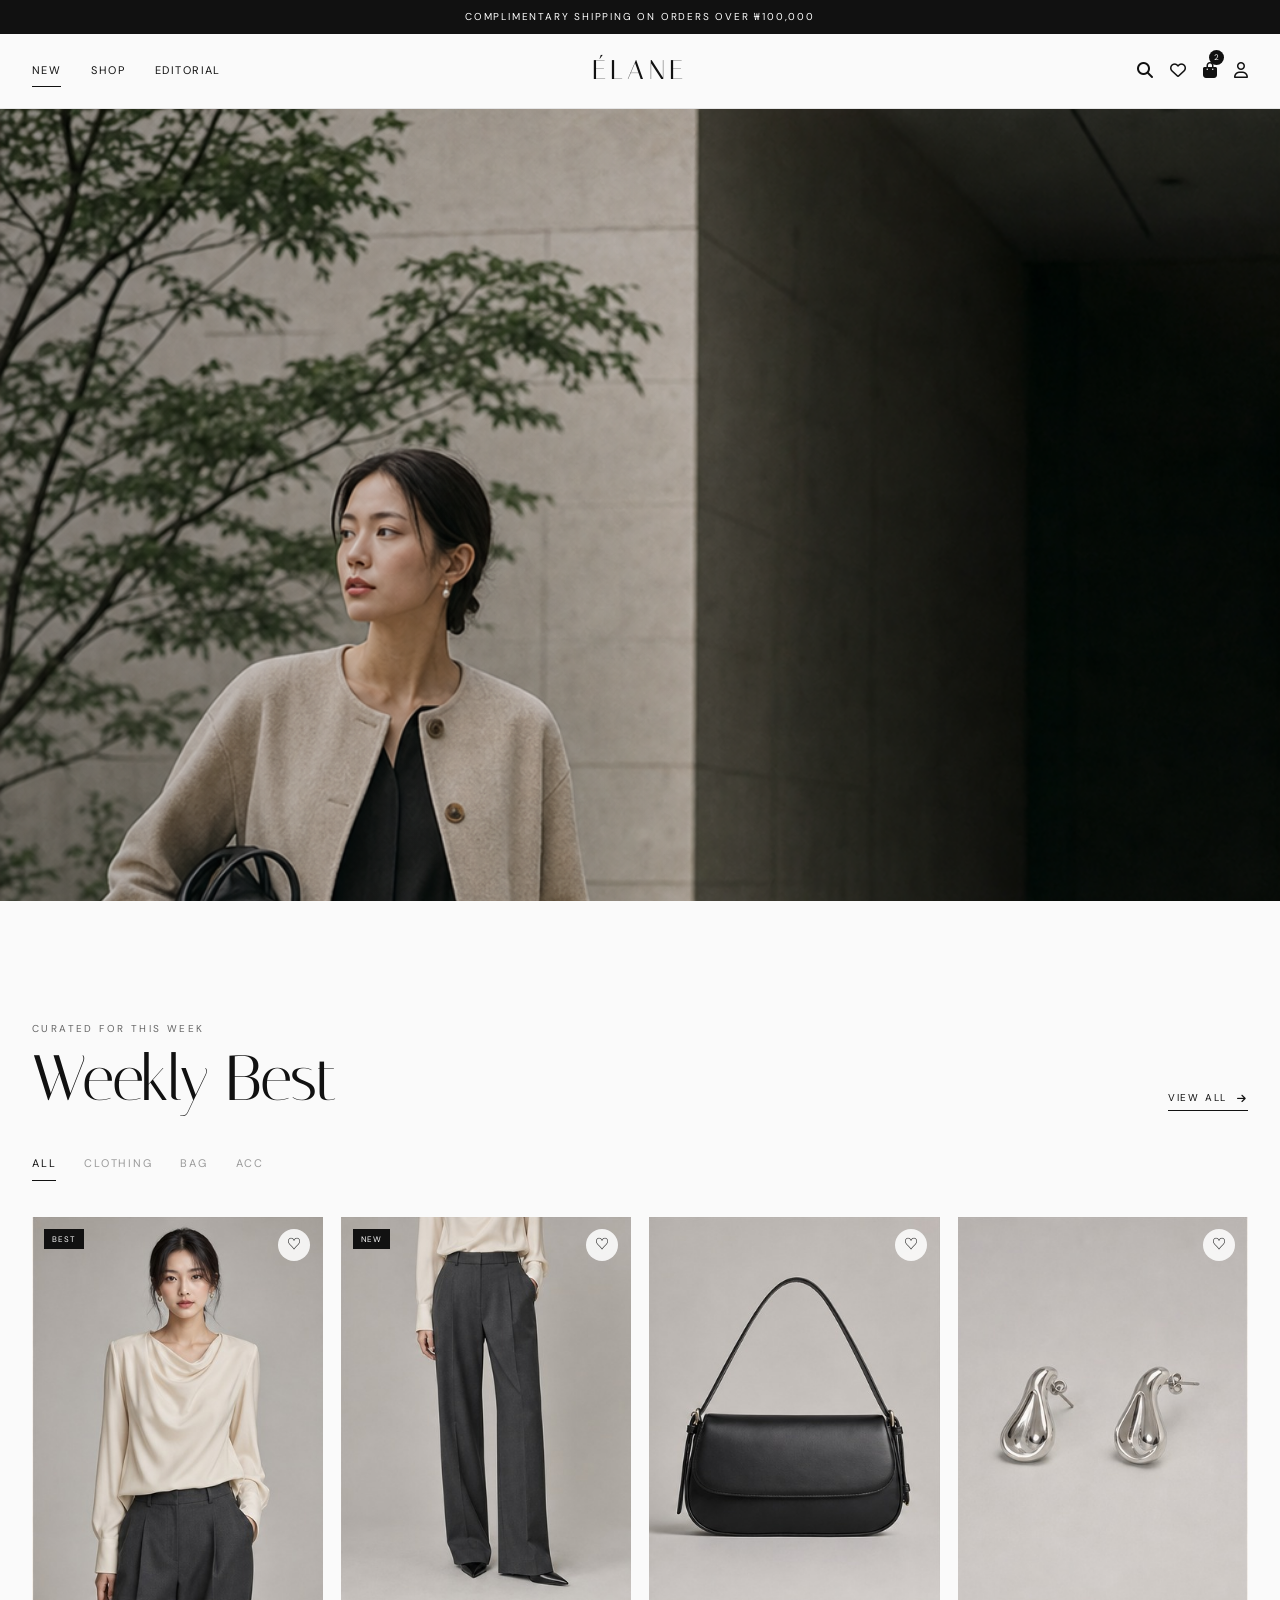
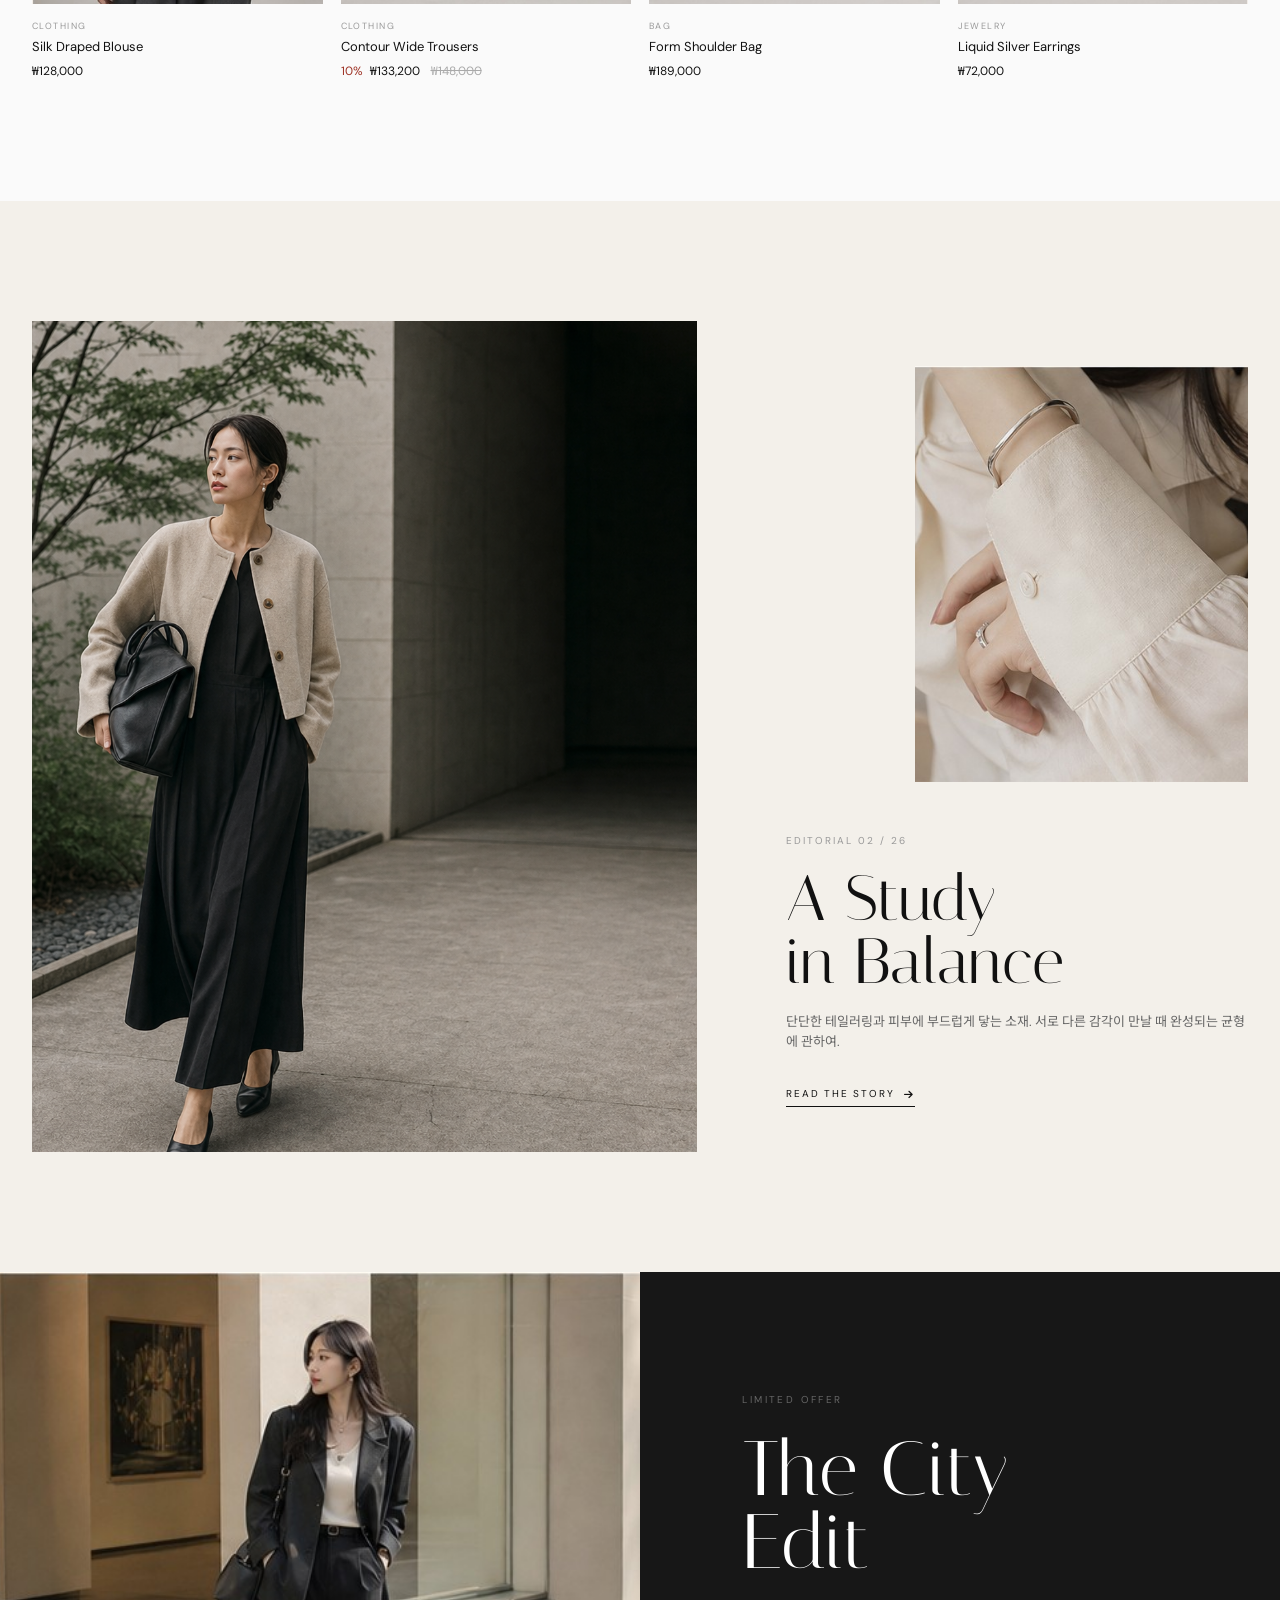
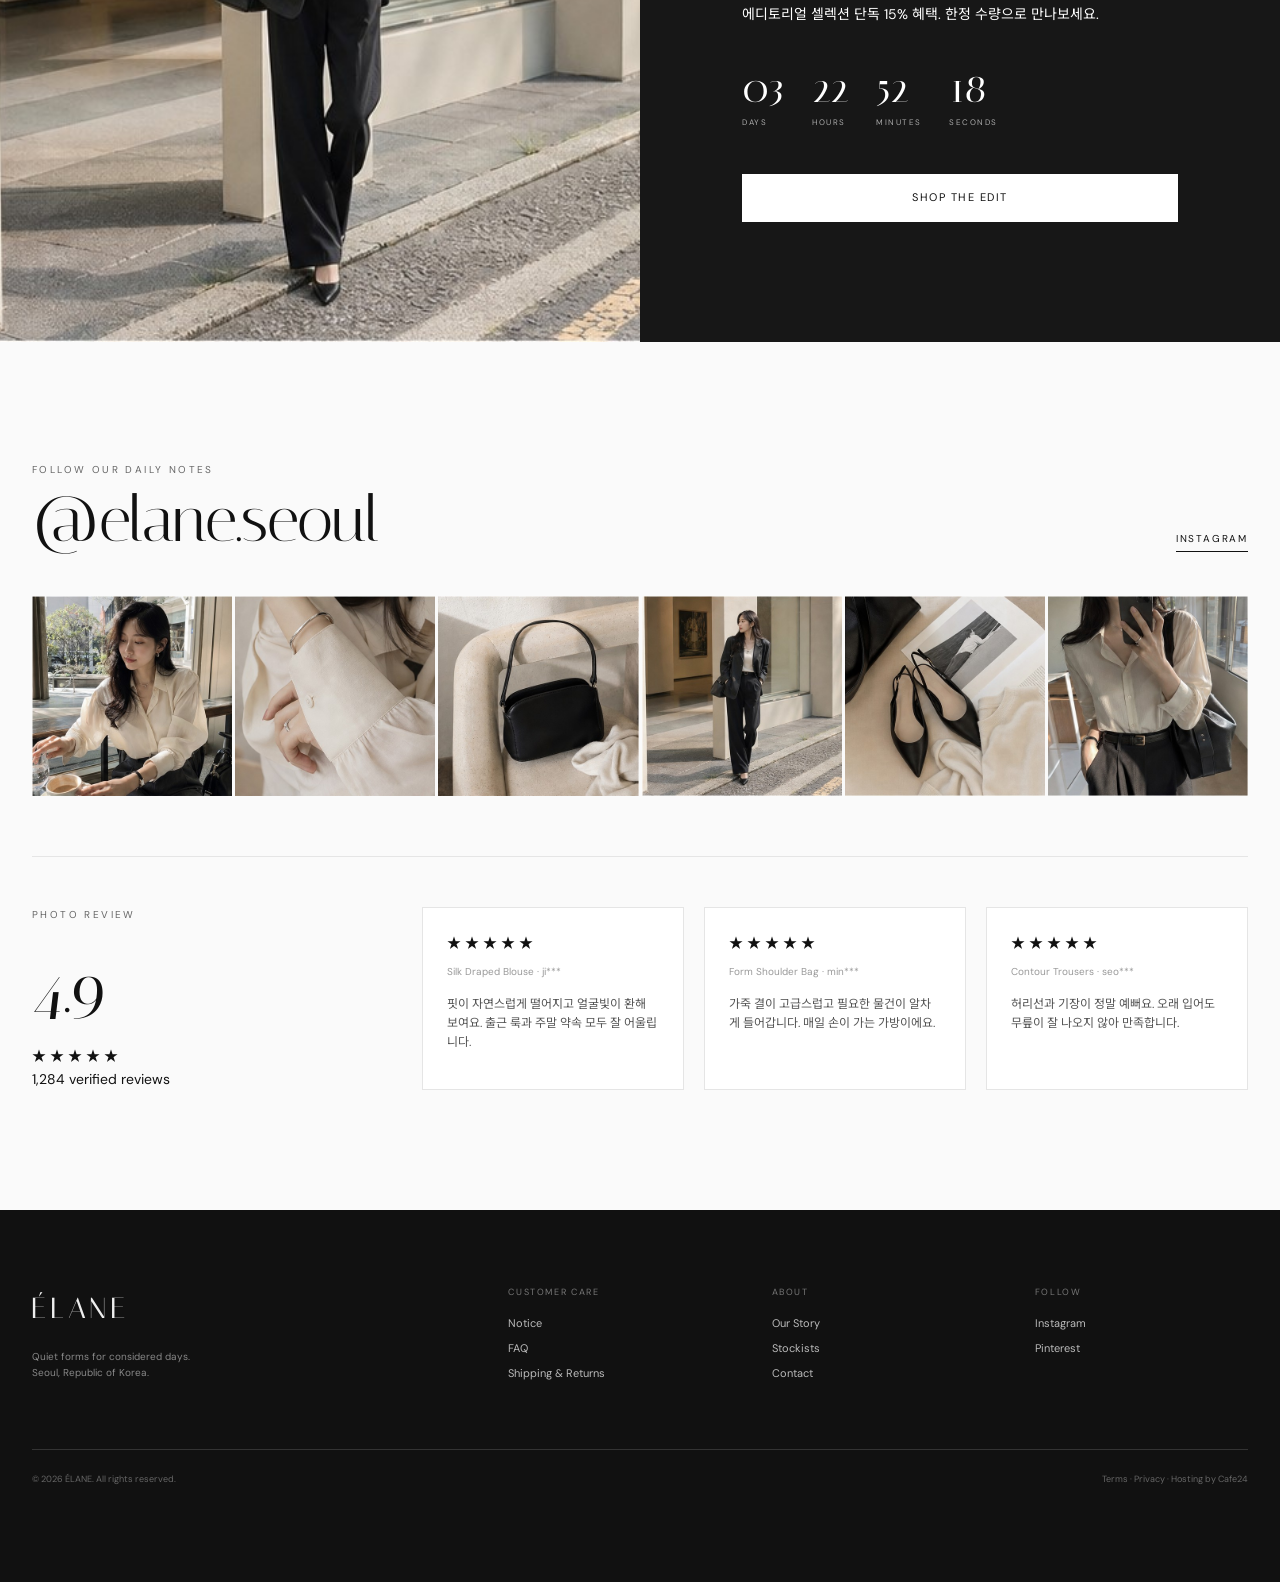
==== cafe24/index.html @ 36bed76c "Build Elane Cafe24 fashion storefront" ====
<!doctype html>
<html lang="ko">
<head>
  <meta charset="utf-8"><meta name="viewport" content="width=device-width,initial-scale=1,viewport-fit=cover">
  <title>ÉLANE — Contemporary Womenswear</title>
  <meta name="description" content="일상의 결을 섬세하게 다듬는 컨템포러리 여성 패션 브랜드 ÉLANE">
  <link rel="stylesheet" href="https://cdn.jsdelivr.net/npm/swiper@11/swiper-bundle.min.css">
  <link rel="stylesheet" href="https://cdnjs.cloudflare.com/ajax/libs/font-awesome/6.7.2/css/all.min.css">
  <link rel="stylesheet" href="assets/css/style.css">
</head>
<body>
  <div class="announcement" module="Layout_statelogon">Complimentary shipping on orders over ₩100,000</div>
  <header class="site-header" module="Layout_header">
    <div class="site-header__main">
      <button class="site-header__mobile-button" aria-label="메뉴 열기"><i class="fa-solid fa-bars"></i></button>
      <nav class="site-header__nav" aria-label="주요 메뉴">
        <a class="site-header__nav-link is-active" href="index.html">New</a><a class="site-header__nav-link" href="product_list.html">Shop</a><a class="site-header__nav-link" href="lookbook.html">Editorial</a>
      </nav>
      <a class="site-header__logo" href="index.html">ÉLANE</a>
      <div class="site-header__utils">
        <button class="site-header__util" module="Layout_SearchHeaderForm" aria-label="검색"><i class="fa-solid fa-magnifying-glass"></i></button>
        <a class="site-header__util" href="mypage.html" aria-label="위시리스트"><i class="fa-regular fa-heart"></i></a>
        <a class="site-header__util" href="cart.html" module="Layout_orderBasketcount" aria-label="장바구니"><i class="fa-solid fa-bag-shopping"></i><span class="site-header__badge">2</span></a>
        <a class="site-header__util" href="mypage.html" aria-label="마이페이지"><i class="fa-regular fa-user"></i></a>
      </div>
    </div>
  </header>
  <aside class="mobile-menu" aria-label="모바일 메뉴"><button class="mobile-menu__close" aria-label="메뉴 닫기">×</button><a class="mobile-menu__link" href="index.html">New</a><a class="mobile-menu__link" href="product_list.html">Shop</a><a class="mobile-menu__link" href="lookbook.html">Editorial</a><a class="mobile-menu__link" href="mypage.html">My Élane</a></aside>

  <main>
    <section class="hero" module="smart-banner-admin-PC00001">
      <div class="swiper hero__swiper"><div class="swiper-wrapper">
        <article class="swiper-slide hero__slide"><img class="hero__image" src="assets/images/hero-main.png" alt="크림 블라우스와 차콜 팬츠를 착용한 모델"><div class="hero__shade"></div><div class="hero__content"><p class="hero__kicker">Summer Editorial · 2026</p><h1 class="hero__title">The Quiet<br>Gesture</h1><p class="hero__copy">정제된 선과 부드러운 움직임. 매일의 장면을 오래 기억될 실루엣으로 만듭니다.</p><a class="button button--light" href="product_list.html">Discover the collection</a></div></article>
        <article class="swiper-slide hero__slide"><img class="hero__image" src="assets/images/hero-secondary.png" alt="모던한 건축 공간을 걷는 여성 모델"><div class="hero__shade"></div><div class="hero__content hero__content--right"><p class="hero__kicker">City Notes · Volume 02</p><h2 class="hero__title">Soft<br>Structure</h2><p class="hero__copy">도시의 단단한 리듬과 유연한 옷의 균형을 담은 새로운 에디션.</p><a class="button button--light" href="lookbook.html">View editorial</a></div></article>
      </div><div class="swiper-pagination hero__pagination"></div></div>
    </section>

    <section class="section"><div class="container">
      <div class="section__head"><div><p class="section__eyebrow">Curated for this week</p><h2 class="section__heading">Weekly Best</h2></div><a class="text-link" href="product_list.html">View all <i class="fa-solid fa-arrow-right"></i></a></div>
      <div class="tabs" role="tablist"><button class="tabs__button is-active" data-category="all">ALL</button><button class="tabs__button" data-category="clothing">CLOTHING</button><button class="tabs__button" data-category="bag">BAG</button><button class="tabs__button" data-category="acc">ACC</button></div>
      <div class="product-grid" module="product_listmain_1">
        <article class="product-card" data-category="clothing" id="anchorBoxId_1"><a href="product_detail.html"><div class="product-card__media"><span class="product-card__label">BEST</span><img class="product-card__image" src="assets/images/product-1-front.jpg" alt="Silk Draped Blouse 정면"><img class="product-card__image product-card__image--alt" src="assets/images/product-1-alt.jpg" alt="Silk Draped Blouse 후면"></div><div class="product-card__info"><p class="product-card__category">Clothing</p><h3 class="product-card__name">Silk Draped Blouse</h3><p class="product-card__price">₩128,000</p></div></a><button class="product-card__wish" aria-label="위시리스트" aria-pressed="false">♡</button></article>
        <article class="product-card" data-category="clothing"><a href="product_detail.html"><div class="product-card__media"><span class="product-card__label">NEW</span><img class="product-card__image" src="assets/images/product-2-front.jpg" alt="Contour Wide Trousers 정면"><img class="product-card__image product-card__image--alt" src="assets/images/product-2-alt.jpg" alt="Contour Wide Trousers 후면"></div><div class="product-card__info"><p class="product-card__category">Clothing</p><h3 class="product-card__name">Contour Wide Trousers</h3><p class="product-card__price"><span class="product-card__sale">10%</span>₩133,200 <span class="product-card__price--old">₩148,000</span></p></div></a><button class="product-card__wish" aria-label="위시리스트" aria-pressed="false">♡</button></article>
        <article class="product-card" data-category="bag"><a href="product_detail.html"><div class="product-card__media"><img class="product-card__image" src="assets/images/product-3-front.jpg" alt="Form Shoulder Bag 정면"><img class="product-card__image product-card__image--alt" src="assets/images/product-3-alt.jpg" alt="Form Shoulder Bag 측면"></div><div class="product-card__info"><p class="product-card__category">Bag</p><h3 class="product-card__name">Form Shoulder Bag</h3><p class="product-card__price">₩189,000</p></div></a><button class="product-card__wish" aria-label="위시리스트" aria-pressed="false">♡</button></article>
        <article class="product-card" data-category="acc"><a href="product_detail.html"><div class="product-card__media"><img class="product-card__image" src="assets/images/product-4-front.jpg" alt="Liquid Silver Earrings 정면"><img class="product-card__image product-card__image--alt" src="assets/images/product-4-alt.jpg" alt="Liquid Silver Earrings 측면"></div><div class="product-card__info"><p class="product-card__category">Jewelry</p><h3 class="product-card__name">Liquid Silver Earrings</h3><p class="product-card__price">₩72,000</p></div></a><button class="product-card__wish" aria-label="위시리스트" aria-pressed="false">♡</button></article>
      </div>
    </div></section>

    <section class="section editorial"><div class="container editorial__grid"><div class="editorial__large"><img src="assets/images/hero-secondary.png" alt="시티 에디토리얼"></div><div><div class="editorial__small"><img src="assets/images/instagram-2.jpg" alt="블라우스와 실버 주얼리 디테일"></div><div class="editorial__story"><span class="editorial__index">EDITORIAL 02 / 26</span><h2 class="editorial__title">A Study<br>in Balance</h2><p class="editorial__copy">단단한 테일러링과 피부에 부드럽게 닿는 소재. 서로 다른 감각이 만날 때 완성되는 균형에 관하여.</p><a class="text-link" href="lookbook.html">Read the story <i class="fa-solid fa-arrow-right"></i></a></div></div></div></section>

    <section class="deal"><img class="deal__image" src="assets/images/instagram-4.jpg" alt="블랙 수트를 입은 여성"><div class="deal__content"><p class="section__eyebrow">Limited offer</p><h2 class="deal__title">The City<br>Edit</h2><p>에디토리얼 셀렉션 단독 15% 혜택. 한정 수량으로 만나보세요.</p><div class="deal__timer" aria-label="타임 세일 남은 시간"><div class="deal__unit"><strong data-timer="days">03</strong><span>DAYS</span></div><div class="deal__unit"><strong data-timer="hours">23</strong><span>HOURS</span></div><div class="deal__unit"><strong data-timer="minutes">59</strong><span>MINUTES</span></div><div class="deal__unit"><strong data-timer="seconds">59</strong><span>SECONDS</span></div></div><a class="button button--light" href="product_list.html">Shop the edit</a></div></section>

    <section class="section social"><div class="container"><div class="section__head"><div><p class="section__eyebrow">Follow our daily notes</p><h2 class="section__heading">@elane.seoul</h2></div><a class="text-link" href="#">Instagram</a></div><div class="social__grid"><a class="social__item" href="#"><img src="assets/images/instagram-1.jpg" alt="ÉLANE 인스타그램 룩 1"></a><a class="social__item" href="#"><img src="assets/images/instagram-2.jpg" alt="ÉLANE 인스타그램 룩 2"></a><a class="social__item" href="#"><img src="assets/images/instagram-3.jpg" alt="ÉLANE 인스타그램 룩 3"></a><a class="social__item" href="#"><img src="assets/images/instagram-4.jpg" alt="ÉLANE 인스타그램 룩 4"></a><a class="social__item" href="#"><img src="assets/images/instagram-5.jpg" alt="ÉLANE 인스타그램 룩 5"></a><a class="social__item" href="#"><img src="assets/images/instagram-6.jpg" alt="ÉLANE 인스타그램 룩 6"></a></div><div class="review" module="board_list_4"><div class="review__score"><p class="section__eyebrow">Photo review</p><strong>4.9</strong><div class="review__stars">★★★★★</div><p>1,284 verified reviews</p></div><div class="review__cards"><article class="review__card"><div class="review__stars">★★★★★</div><p class="review__meta">Silk Draped Blouse · ji***</p><p class="review__copy">핏이 자연스럽게 떨어지고 얼굴빛이 환해 보여요. 출근 룩과 주말 약속 모두 잘 어울립니다.</p></article><article class="review__card"><div class="review__stars">★★★★★</div><p class="review__meta">Form Shoulder Bag · min***</p><p class="review__copy">가죽 결이 고급스럽고 필요한 물건이 알차게 들어갑니다. 매일 손이 가는 가방이에요.</p></article><article class="review__card"><div class="review__stars">★★★★★</div><p class="review__meta">Contour Trousers · seo***</p><p class="review__copy">허리선과 기장이 정말 예뻐요. 오래 입어도 무릎이 잘 나오지 않아 만족합니다.</p></article></div></div></div></section>
  </main>

  <footer class="site-footer" module="Layout_footer"><div class="container"><div class="site-footer__grid"><div class="site-footer__brand-wrap"><div class="site-footer__brand">ÉLANE</div><p class="site-footer__copy">Quiet forms for considered days.<br>Seoul, Republic of Korea.</p></div><div class="site-footer__group"><p class="site-footer__title">CUSTOMER CARE</p><a class="site-footer__link" href="#">Notice</a><a class="site-footer__link" href="#">FAQ</a><a class="site-footer__link" href="#">Shipping & Returns</a></div><div class="site-footer__group"><p class="site-footer__title">ABOUT</p><a class="site-footer__link" href="lookbook.html">Our Story</a><a class="site-footer__link" href="#">Stockists</a><a class="site-footer__link" href="#">Contact</a></div><div class="site-footer__group"><p class="site-footer__title">FOLLOW</p><a class="site-footer__link" href="#">Instagram</a><a class="site-footer__link" href="#">Pinterest</a></div></div><div class="site-footer__bottom"><p>© 2026 ÉLANE. All rights reserved.</p><span>Terms · Privacy · Hosting by Cafe24</span></div></div></footer>
  <button class="top-button" aria-label="페이지 상단으로">TOP</button>
  <nav class="mobile-bar" aria-label="모바일 빠른 메뉴"><a class="mobile-bar__link" href="index.html"><i class="fa-solid fa-house"></i>HOME</a><a class="mobile-bar__link" href="product_list.html"><i class="fa-solid fa-bars"></i>CATEGORY</a><a class="mobile-bar__link" href="mypage.html"><i class="fa-regular fa-heart"></i>WISH</a><a class="mobile-bar__link" href="cart.html"><i class="fa-solid fa-bag-shopping"></i>CART</a><a class="mobile-bar__link" href="mypage.html"><i class="fa-regular fa-user"></i>MY</a></nav>
  <script src="https://cdn.jsdelivr.net/npm/swiper@11/swiper-bundle.min.js"></script><script src="assets/js/script.js"></script>
</body></html>
---- cafe24/assets/css/style.css ----
@import url('https://fonts.googleapis.com/css2?family=DM+Sans:wght@300;400;500;600&family=Italiana&family=Noto+Sans+KR:wght@300;400;500;600&display=swap');

:root{--cream:#fafafa;--ink:#111;--gray:#666;--line:#e5e5e5;--paper:#f3f0ea;--white:#fff;--serif:'Italiana',serif;--sans:'DM Sans','Noto Sans KR',sans-serif;--header-h:108px}
*{box-sizing:border-box;margin:0;padding:0}html{scroll-behavior:smooth}body{background:var(--cream);color:var(--ink);font-family:var(--sans);font-size:14px;line-height:1.6;-webkit-font-smoothing:antialiased}body.is-locked{overflow:hidden}a{color:inherit;text-decoration:none}img{display:block;width:100%;height:auto}button,input,select,textarea{font:inherit;color:inherit}button{border:0;background:none;cursor:pointer}ul{list-style:none}.blind{position:absolute;width:1px;height:1px;overflow:hidden;clip:rect(0,0,0,0)}
.announcement{height:34px;display:flex;align-items:center;justify-content:center;background:#111;color:#fff;font-size:10px;letter-spacing:.18em;text-transform:uppercase}.site-header{position:relative;z-index:30;background:rgba(250,250,250,.98);border-bottom:1px solid var(--line)}.site-header__main{height:74px;max-width:1600px;margin:auto;padding:0 32px;display:grid;grid-template-columns:1fr auto 1fr;align-items:center}.site-header__logo{font-family:var(--serif);font-size:27px;letter-spacing:.16em}.site-header__nav{display:flex;gap:30px;justify-self:start}.site-header__nav-link{font-size:11px;letter-spacing:.13em;text-transform:uppercase;position:relative}.site-header__nav-link:after{content:'';position:absolute;left:0;right:100%;bottom:-7px;height:1px;background:#111;transition:.25s}.site-header__nav-link:hover:after,.site-header__nav-link.is-active:after{right:0}.site-header__utils{justify-self:end;display:flex;gap:17px}.site-header__util{position:relative;font-size:16px}.site-header__badge{position:absolute;right:-7px;top:-8px;min-width:15px;height:15px;padding:0 3px;border-radius:9px;background:#111;color:#fff;font-size:8px;display:grid;place-items:center}.site-header__mobile-button{display:none}.mobile-menu{display:none}.container{width:min(1480px,calc(100% - 64px));margin-inline:auto}.section{padding:120px 0}.section--tight{padding:80px 0}.section__eyebrow{font-size:10px;letter-spacing:.24em;text-transform:uppercase;color:var(--gray);margin-bottom:10px}.section__heading{font-family:var(--serif);font-size:clamp(36px,5vw,68px);font-weight:400;letter-spacing:-.02em;line-height:1}.section__head{display:flex;align-items:end;justify-content:space-between;margin-bottom:44px}.text-link{display:inline-flex;gap:10px;align-items:center;font-size:10px;letter-spacing:.18em;text-transform:uppercase;border-bottom:1px solid #111;padding-bottom:4px}.button{min-height:48px;padding:0 30px;display:inline-flex;align-items:center;justify-content:center;border:1px solid #111;background:#111;color:#fff;font-size:11px;letter-spacing:.14em;text-transform:uppercase;transition:.25s}.button:hover{background:transparent;color:#111}.button--light{background:#fff;color:#111;border-color:#fff}.button--outline{background:transparent;color:#111}.button--full{width:100%}
.hero{height:calc(100vh - var(--header-h));min-height:640px;position:relative;overflow:hidden}.hero__slide{height:100%;position:relative}.hero__image{height:100%;object-fit:cover}.hero__shade{position:absolute;inset:0;background:linear-gradient(90deg,rgba(0,0,0,.22),transparent 55%)}.hero__content{position:absolute;z-index:2;left:7vw;bottom:12%;color:#fff;max-width:600px}.hero__content--right{left:auto;right:7vw;text-align:right}.hero__kicker{font-size:10px;letter-spacing:.28em;text-transform:uppercase;margin-bottom:20px}.hero__title{font-family:var(--serif);font-size:clamp(60px,8vw,132px);line-height:.84;font-weight:400;margin-bottom:28px}.hero__copy{font-size:13px;max-width:430px;margin-bottom:30px}.hero__content--right .hero__copy{margin-left:auto}.hero__pagination.swiper-pagination{bottom:28px!important}.hero__pagination .swiper-pagination-bullet{width:28px;height:1px;border-radius:0;background:#fff;opacity:.5}.hero__pagination .swiper-pagination-bullet-active{opacity:1}
.tabs{display:flex;gap:28px;margin-bottom:36px}.tabs__button{font-size:11px;letter-spacing:.16em;color:#999;padding-bottom:7px;border-bottom:1px solid transparent}.tabs__button.is-active{color:#111;border-color:#111}.product-grid{display:grid;grid-template-columns:repeat(4,1fr);gap:46px 18px}.product-card{position:relative}.product-card__media{position:relative;aspect-ratio:3/4;overflow:hidden;background:#eee}.product-card__image{position:absolute;inset:0;height:100%;object-fit:cover;transition:opacity .55s,transform .8s cubic-bezier(.2,.7,.2,1)}.product-card__image--alt{opacity:0}.product-card:hover .product-card__image{transform:scale(1.035)}.product-card:hover .product-card__image--alt{opacity:1}.product-card__label{position:absolute;left:12px;top:12px;z-index:2;padding:4px 8px;background:#111;color:#fff;font-size:8px;letter-spacing:.12em}.product-card__wish{position:absolute;z-index:3;right:13px;top:12px;width:32px;height:32px;border-radius:50%;background:rgba(255,255,255,.85)}.product-card__wish.is-active{background:#111;color:#fff}.product-card__info{padding-top:15px}.product-card__category{font-size:9px;letter-spacing:.16em;color:#999;text-transform:uppercase}.product-card__name{font-size:13px;font-weight:400;margin:4px 0}.product-card__price{font-size:12px}.product-card__price--old{text-decoration:line-through;color:#aaa;margin-left:8px}.product-card__sale{color:#9e3326;margin-right:7px}.product-card[hidden]{display:none}
.editorial{background:var(--paper)}.editorial__grid{display:grid;grid-template-columns:1.18fr .82fr;gap:7vw;align-items:center}.editorial__large{aspect-ratio:4/5;overflow:hidden}.editorial__large img,.editorial__small img{height:100%;object-fit:cover}.editorial__small{width:72%;margin-left:auto;aspect-ratio:4/5;overflow:hidden}.editorial__story{max-width:460px;margin-top:46px}.editorial__index{font-size:10px;letter-spacing:.2em;color:#999}.editorial__title{font-family:var(--serif);font-size:clamp(40px,5vw,76px);line-height:.98;font-weight:400;margin:18px 0}.editorial__copy{color:var(--gray);font-size:13px;margin-bottom:28px}.deal{display:grid;grid-template-columns:1fr 1fr;min-height:670px;background:#171717;color:#fff}.deal__image{height:100%;object-fit:cover}.deal__content{display:flex;flex-direction:column;justify-content:center;padding:8vw}.deal__title{font-family:var(--serif);font-weight:400;font-size:clamp(52px,6vw,92px);line-height:.95;margin:15px 0 24px}.deal__timer{display:flex;gap:28px;margin:42px 0}.deal__unit strong{display:block;font-family:var(--serif);font-size:42px;font-weight:400;line-height:1}.deal__unit span{font-size:8px;letter-spacing:.18em;color:#aaa}.social__grid{display:grid;grid-template-columns:repeat(6,1fr);gap:3px}.social__item{aspect-ratio:1;overflow:hidden;position:relative}.social__item img{height:100%;object-fit:cover;transition:.5s}.social__item:hover img{transform:scale(1.05)}.review{margin-top:60px;padding-top:50px;border-top:1px solid var(--line);display:grid;grid-template-columns:.8fr 2fr;gap:60px}.review__score strong{font-family:var(--serif);font-size:70px;font-weight:400}.review__stars{color:#111;letter-spacing:4px}.review__cards{display:grid;grid-template-columns:repeat(3,1fr);gap:20px}.review__card{padding:24px;border:1px solid var(--line);background:#fff}.review__meta{font-size:10px;color:#999;margin:9px 0 15px}.review__copy{font-size:12px;color:#555}
.page-hero{padding:95px 0 55px;text-align:center}.page-hero__eyebrow{font-size:10px;letter-spacing:.24em;color:#888;text-transform:uppercase}.page-hero__title{font-family:var(--serif);font-size:clamp(54px,7vw,92px);font-weight:400;line-height:1;margin-top:10px}.category-nav{display:flex;justify-content:center;gap:30px;border-bottom:1px solid var(--line);padding-bottom:23px}.category-nav__link{font-size:10px;letter-spacing:.16em;color:#888}.category-nav__link.is-active{color:#111;border-bottom:1px solid #111;padding-bottom:22px}.list-toolbar{display:flex;justify-content:space-between;align-items:center;margin:34px 0}.list-toolbar__count{font-size:10px;color:#888}.list-toolbar__select{border:0;background:transparent;font-size:10px;letter-spacing:.1em}
.detail{display:grid;grid-template-columns:minmax(0,1.2fr) minmax(360px,.8fr);gap:6vw;padding:70px 0 120px}.detail__gallery{display:grid;grid-template-columns:1fr 1fr;gap:8px}.detail__gallery img{aspect-ratio:3/4;object-fit:cover;background:#eee}.detail__summary{position:sticky;top:30px;align-self:start;padding-right:5vw}.detail__brand{font-size:9px;letter-spacing:.18em;color:#999}.detail__name{font-family:var(--serif);font-size:42px;font-weight:400;margin:14px 0 5px}.detail__price{font-size:14px;margin-bottom:28px}.detail__desc{font-size:12px;color:#666;padding:25px 0;border-top:1px solid var(--line);border-bottom:1px solid var(--line)}.option{padding:22px 0;border-bottom:1px solid var(--line)}.option__label{display:block;font-size:9px;letter-spacing:.15em;margin-bottom:12px}.option__values{display:flex;gap:8px}.option__button{min-width:42px;height:36px;border:1px solid var(--line);font-size:10px}.option__button.is-active{border-color:#111}.detail__actions{display:grid;grid-template-columns:50px 1fr;gap:8px;margin-top:25px}.detail__accordions{margin-top:35px}.accordion{border-top:1px solid var(--line)}.accordion:last-child{border-bottom:1px solid var(--line)}.accordion__button{width:100%;padding:18px 0;display:flex;justify-content:space-between;font-size:10px;letter-spacing:.14em}.accordion__content{display:none;padding:0 0 20px;font-size:11px;color:#666}.accordion.is-open .accordion__content{display:block}
.table-wrap{overflow:auto}.cart-table{width:100%;border-collapse:collapse;min-width:720px}.cart-table th{font-size:9px;letter-spacing:.14em;font-weight:400;color:#888;padding:15px;border-bottom:1px solid #111}.cart-table td{padding:24px 15px;border-bottom:1px solid var(--line);text-align:center}.cart-table__product{display:flex;align-items:center;gap:20px;text-align:left}.cart-table__image{width:90px;aspect-ratio:3/4;object-fit:cover}.cart-table__name{font-size:12px}.cart-table__option{font-size:10px;color:#999}.quantity{display:inline-flex;border:1px solid var(--line)}.quantity button,.quantity input{width:30px;height:30px;border:0;text-align:center;background:#fff}.cart-summary{margin:50px 0 120px;margin-left:auto;width:min(100%,470px);border-top:1px solid #111;padding-top:22px}.cart-summary__row{display:flex;justify-content:space-between;margin:12px 0;color:#666;font-size:12px}.cart-summary__row--total{font-size:16px;color:#111;border-top:1px solid var(--line);padding-top:20px;margin-top:20px}.cart-summary__actions{display:grid;grid-template-columns:1fr 1fr;gap:8px;margin-top:28px}
.mypage{display:grid;grid-template-columns:220px 1fr;gap:7vw;padding-bottom:120px}.mypage__nav{border-top:1px solid #111}.mypage__nav a{display:block;padding:14px 0;border-bottom:1px solid var(--line);font-size:11px}.mypage__welcome{padding:36px;background:var(--paper);display:flex;justify-content:space-between;align-items:center}.mypage__welcome h2{font-family:var(--serif);font-size:38px;font-weight:400}.mypage__benefit{font-size:11px;color:#666}.mypage__stats{display:grid;grid-template-columns:repeat(4,1fr);border:1px solid var(--line);margin:25px 0 65px}.mypage__stat{padding:30px 15px;text-align:center;border-right:1px solid var(--line)}.mypage__stat:last-child{border:0}.mypage__stat strong{display:block;font-family:var(--serif);font-size:32px;font-weight:400}.order-list__head{display:flex;justify-content:space-between;align-items:end;border-bottom:1px solid #111;padding-bottom:15px}.order-list__head h3{font-family:var(--serif);font-size:32px;font-weight:400}.order-empty{text-align:center;padding:90px 0;color:#999;font-size:11px}
.lookbook-hero{height:78vh;min-height:600px;position:relative;color:#fff}.lookbook-hero img{height:100%;object-fit:cover}.lookbook-hero:after{content:'';position:absolute;inset:0;background:linear-gradient(0deg,rgba(0,0,0,.45),transparent 60%)}.lookbook-hero__content{position:absolute;z-index:2;left:7vw;bottom:8%}.lookbook-hero__title{font-family:var(--serif);font-size:clamp(70px,10vw,150px);font-weight:400;line-height:.82}.manifesto{max-width:900px;margin:auto;text-align:center;padding:150px 30px}.manifesto__title{font-family:var(--serif);font-size:clamp(44px,6vw,80px);font-weight:400;line-height:1.1}.manifesto__copy{max-width:600px;margin:35px auto 0;color:#666}.lookbook-grid{display:grid;grid-template-columns:1.15fr .85fr;gap:8px;align-items:start}.lookbook-grid__item:nth-child(2){margin-top:170px}.lookbook-grid__item img{aspect-ratio:4/5;object-fit:cover}.lookbook-grid__caption{padding:14px 0 50px;font-size:10px;letter-spacing:.15em}
.site-footer{background:#111;color:#eee;padding:75px 0 95px}.site-footer__grid{display:grid;grid-template-columns:2fr repeat(3,1fr);gap:50px}.site-footer__brand{font-family:var(--serif);font-size:29px;letter-spacing:.13em}.site-footer__copy{color:#888;font-size:10px;margin-top:18px;max-width:300px}.site-footer__title{font-size:9px;letter-spacing:.18em;color:#777;margin-bottom:16px}.site-footer__link{display:block;font-size:11px;margin:7px 0;color:#bbb}.site-footer__bottom{margin-top:60px;padding-top:22px;border-top:1px solid #333;color:#666;font-size:9px;display:flex;justify-content:space-between}.top-button{position:fixed;z-index:50;right:26px;bottom:26px;width:48px;height:48px;border:1px solid rgba(17,17,17,.25);background:rgba(250,250,250,.9);backdrop-filter:blur(10px);font-size:9px;letter-spacing:.15em;opacity:0;pointer-events:none;transform:translateY(8px);transition:.3s}.top-button.is-visible{opacity:1;pointer-events:auto;transform:none}.mobile-bar{display:none}
@media(max-width:980px){:root{--header-h:94px}.announcement{height:30px}.site-header__main{height:64px;padding:0 20px;grid-template-columns:1fr auto 1fr}.site-header__nav{display:none}.site-header__logo{font-size:22px}.site-header__utils .site-header__util:nth-child(-n+2){display:none}.site-header__mobile-button{display:block;justify-self:start;font-size:17px}.container{width:min(100% - 36px,760px)}.section{padding:82px 0}.hero{min-height:590px}.product-grid{grid-template-columns:repeat(2,1fr);gap:34px 10px}.editorial__grid{gap:25px}.deal{grid-template-columns:1fr;}.deal__image{height:70vh}.deal__content{padding:70px 8vw}.social__grid{grid-template-columns:repeat(3,1fr)}.review{grid-template-columns:1fr}.detail{grid-template-columns:1fr}.detail__summary{position:static;padding:20px 0}.mypage{grid-template-columns:1fr}.mypage__nav{display:none}.site-footer__grid{grid-template-columns:1.5fr 1fr 1fr}.site-footer__group:last-child{display:none}.mobile-menu{position:fixed;display:block;z-index:80;inset:0 15% 0 0;background:#fafafa;padding:90px 35px;transform:translateX(-110%);transition:.4s}.mobile-menu.is-open{transform:none}.mobile-menu__close{position:absolute;left:32px;top:30px;font-size:20px}.mobile-menu__link{display:block;font-family:var(--serif);font-size:36px;margin:13px 0}.mobile-bar{position:fixed;z-index:60;display:grid;grid-template-columns:repeat(5,1fr);bottom:0;left:0;right:0;height:62px;background:rgba(250,250,250,.96);border-top:1px solid var(--line);padding-bottom:env(safe-area-inset-bottom)}.mobile-bar__link{display:flex;flex-direction:column;align-items:center;justify-content:center;gap:3px;font-size:8px;letter-spacing:.08em}.mobile-bar__link i{font-size:16px}.top-button{bottom:78px}.site-footer{padding-bottom:110px}}
@media(max-width:640px){.container{width:calc(100% - 28px)}.section{padding:65px 0}.section__head{margin-bottom:28px}.section__heading{font-size:40px}.hero__content,.hero__content--right{left:22px;right:22px;bottom:10%;text-align:left}.hero__title{font-size:62px}.hero__content--right .hero__copy{margin-left:0}.hero__image{object-position:60% center}.hero__slide:nth-child(2) .hero__image{object-position:42% center}.tabs{gap:18px;overflow:auto}.product-card__name{font-size:11px}.editorial__grid{grid-template-columns:1fr}.editorial__small{width:78%;margin-top:20px}.editorial__story{margin-top:25px}.deal__image{height:58vh}.deal__timer{gap:18px}.deal__unit strong{font-size:34px}.social__grid{gap:2px}.review__cards{grid-template-columns:1fr}.page-hero{padding:65px 0 40px}.category-nav{justify-content:flex-start;overflow:auto}.detail{padding-top:20px}.detail__gallery{gap:3px}.detail__name{font-size:35px}.cart-summary__actions{grid-template-columns:1fr}.mypage__welcome{display:block;padding:25px}.mypage__benefit{margin-top:15px}.mypage__stats{grid-template-columns:repeat(2,1fr)}.mypage__stat:nth-child(2){border-right:0}.mypage__stat:nth-child(-n+2){border-bottom:1px solid var(--line)}.lookbook-hero{height:70vh}.lookbook-grid{grid-template-columns:1fr}.lookbook-grid__item:nth-child(2){margin-top:0}.manifesto{padding:95px 25px}.site-footer__grid{grid-template-columns:1fr 1fr}.site-footer__brand-wrap{grid-column:1/-1}.site-footer__bottom{display:block}.site-footer__bottom span{display:block;margin-top:8px}}
@media(prefers-reduced-motion:reduce){html{scroll-behavior:auto}*,*:before,*:after{animation-duration:.01ms!important;transition-duration:.01ms!important}}
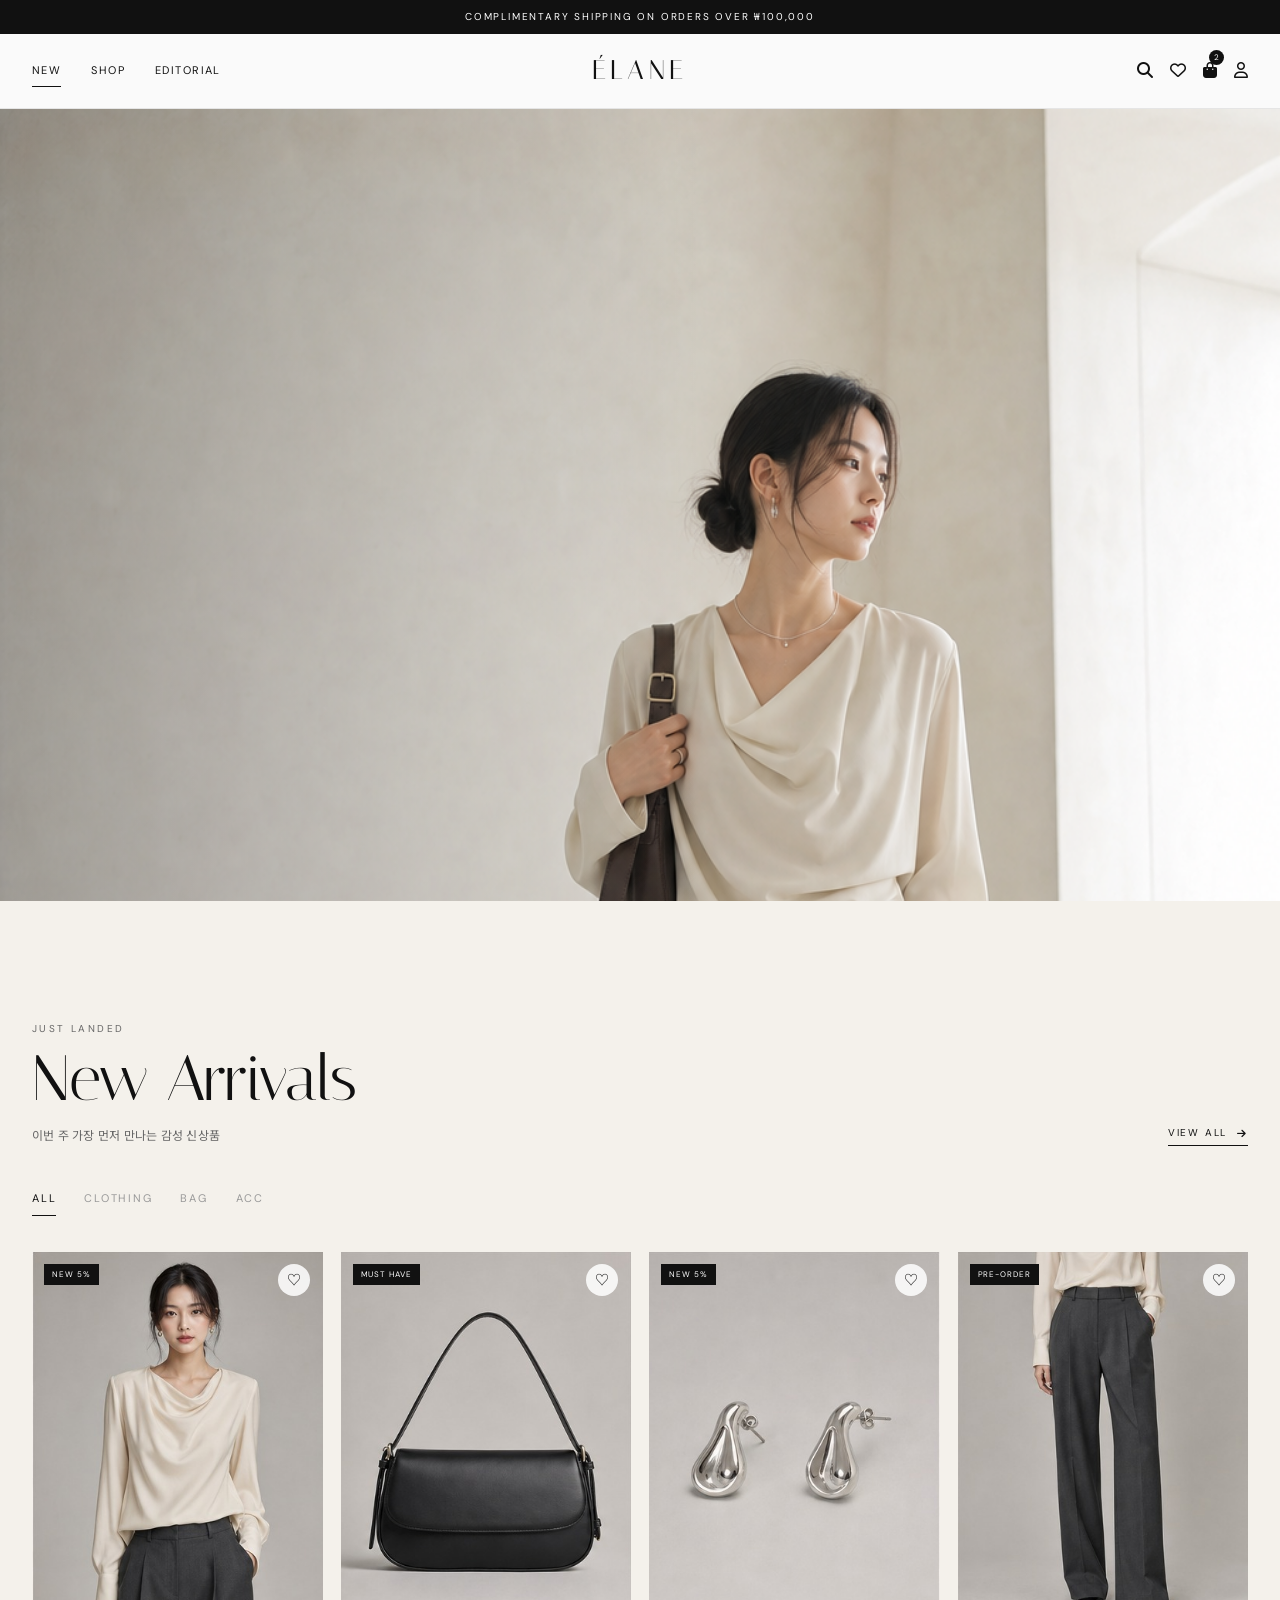
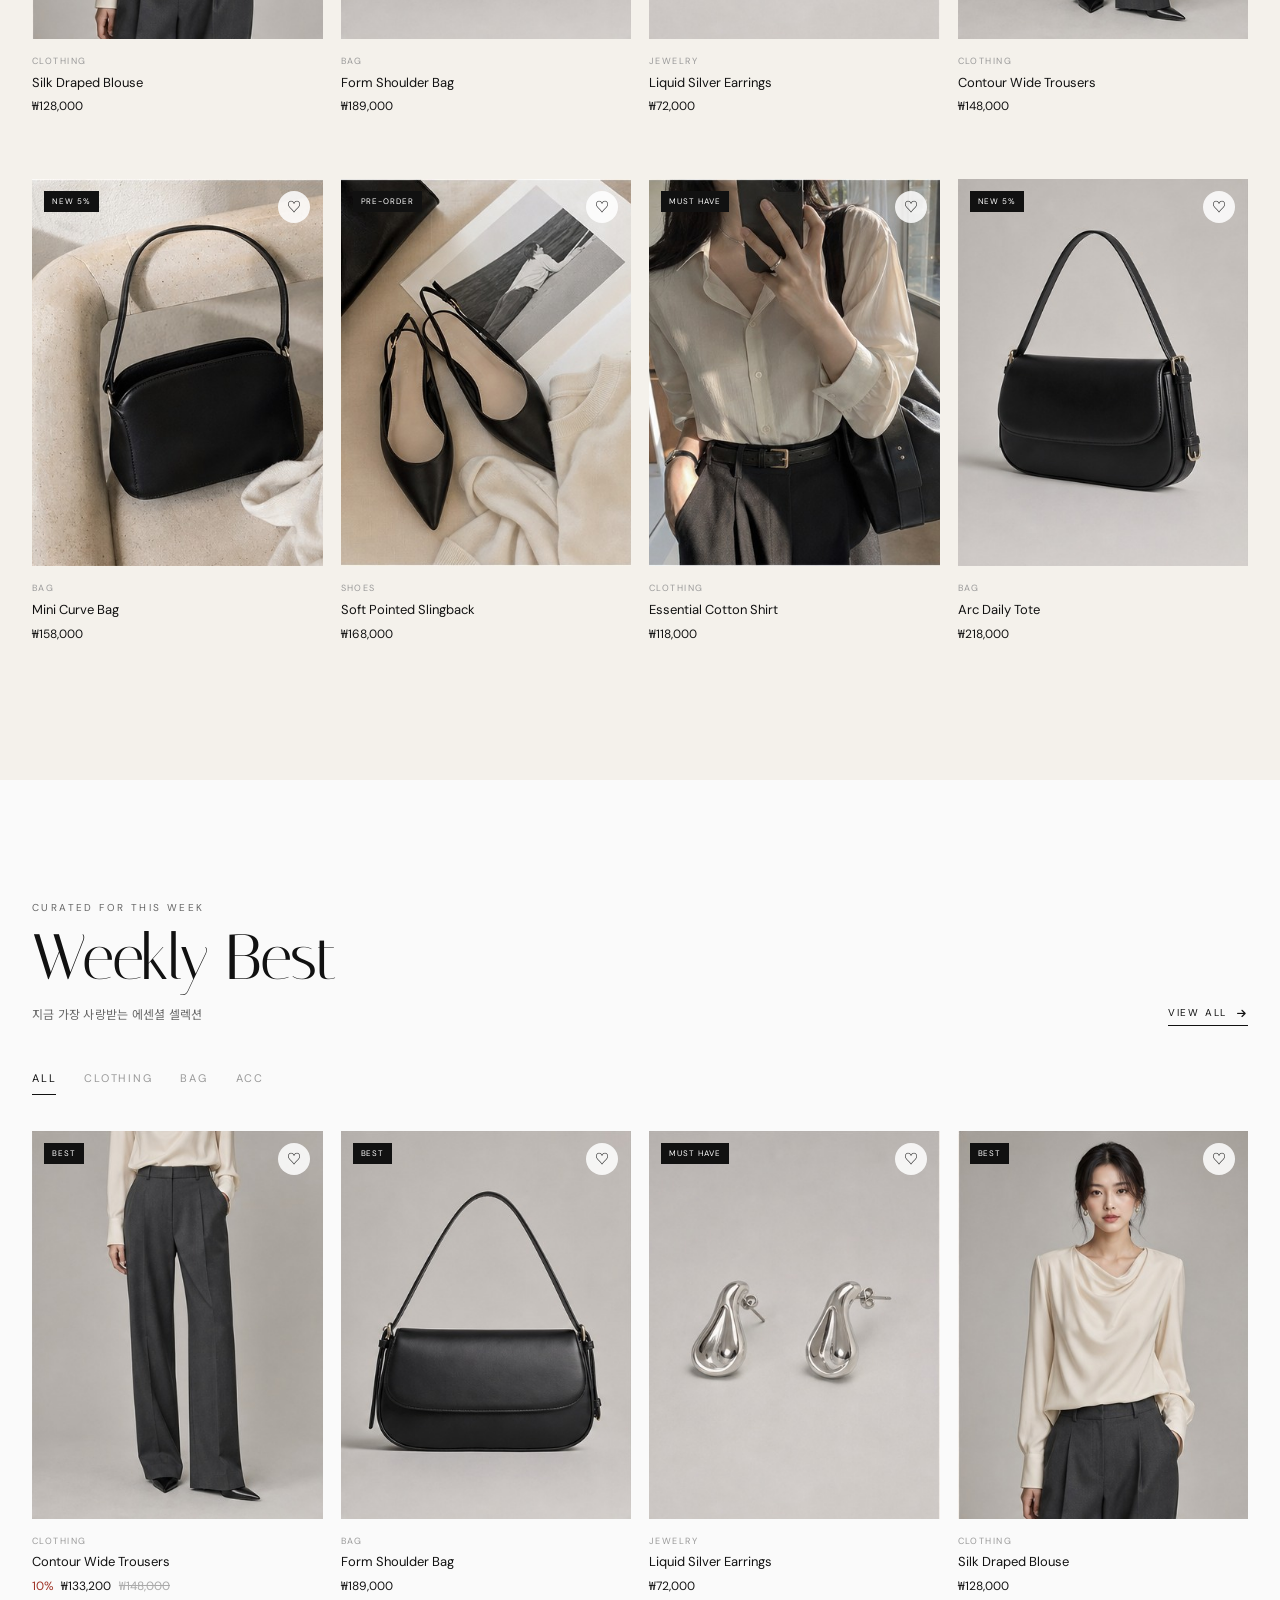
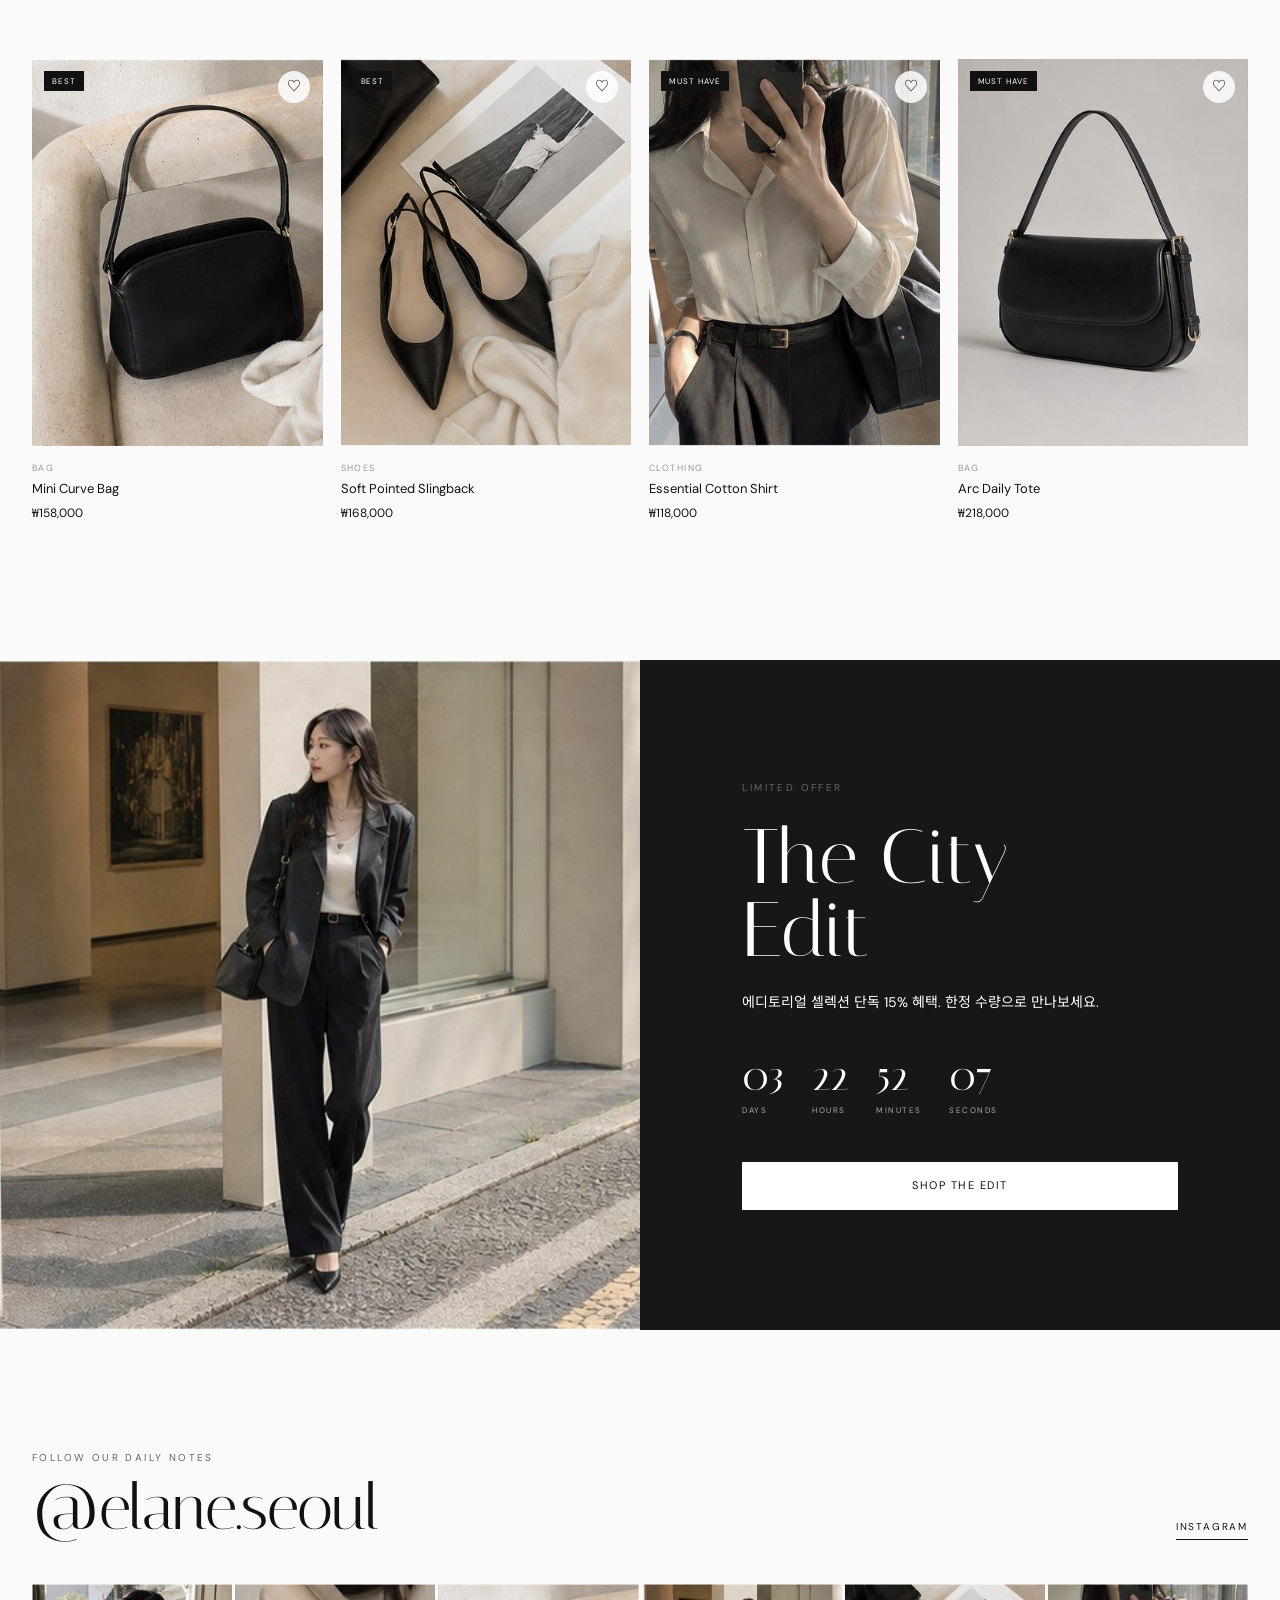
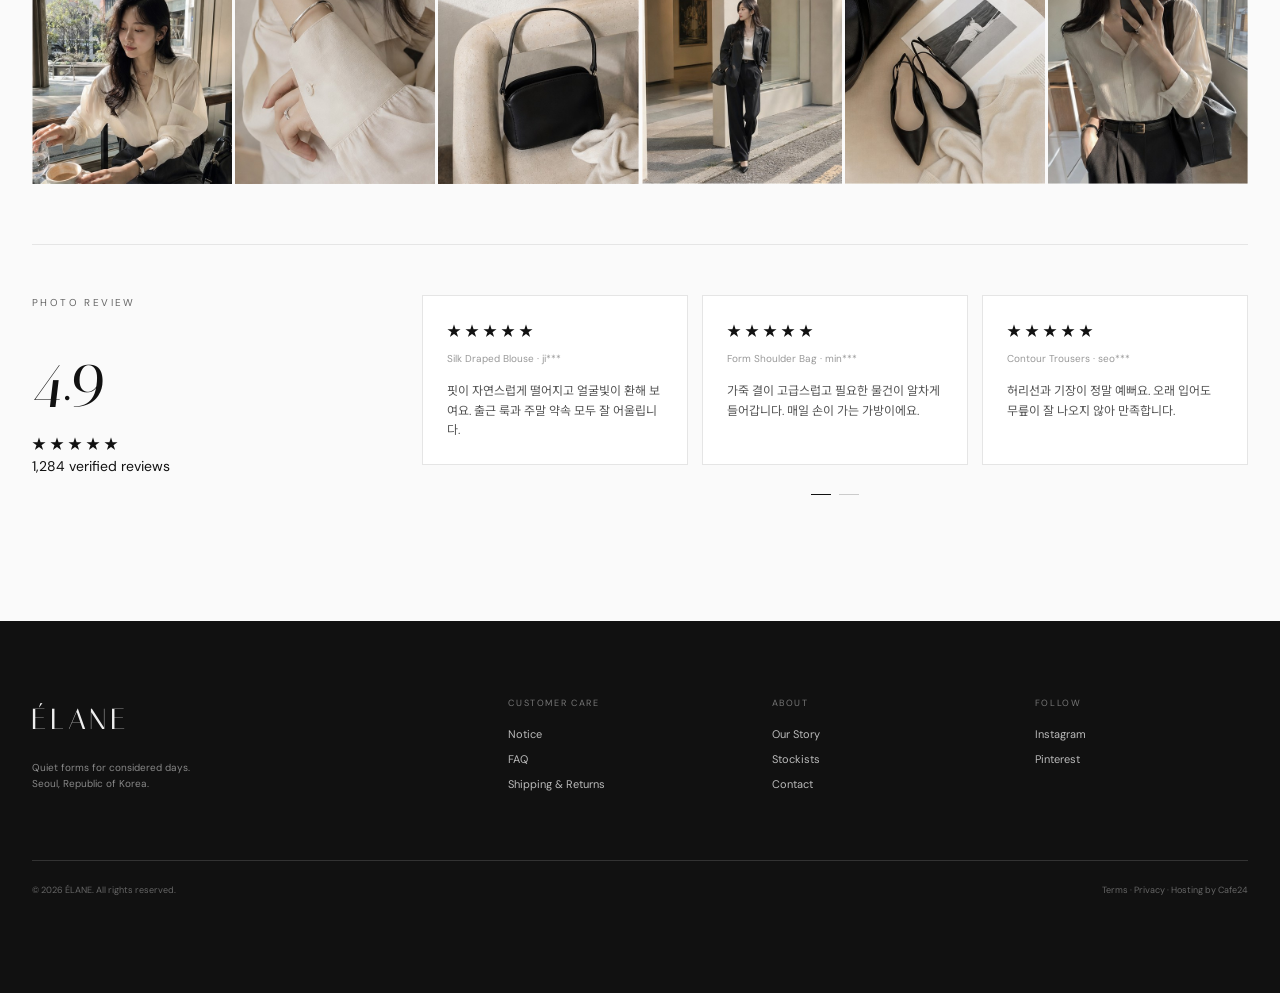
==== commit 59031123: "Add New Arrivals and scoped product tabs" ====
--- a/cafe24/index.html
+++ b/cafe24/index.html
@@ -1,7 +1,8 @@
 <!doctype html>
 <html lang="ko">
 <head>
-  <meta charset="utf-8"><meta name="viewport" content="width=device-width,initial-scale=1,viewport-fit=cover">
+  <meta charset="utf-8">
+  <meta name="viewport" content="width=device-width,initial-scale=1,viewport-fit=cover">
   <title>ÉLANE — Contemporary Womenswear</title>
   <meta name="description" content="일상의 결을 섬세하게 다듬는 컨템포러리 여성 패션 브랜드 ÉLANE">
   <link rel="stylesheet" href="https://cdn.jsdelivr.net/npm/swiper@11/swiper-bundle.min.css">
@@ -14,7 +15,9 @@
     <div class="site-header__main">
       <button class="site-header__mobile-button" aria-label="메뉴 열기"><i class="fa-solid fa-bars"></i></button>
       <nav class="site-header__nav" aria-label="주요 메뉴">
-        <a class="site-header__nav-link is-active" href="index.html">New</a><a class="site-header__nav-link" href="product_list.html">Shop</a><a class="site-header__nav-link" href="lookbook.html">Editorial</a>
+        <a class="site-header__nav-link is-active" href="index.html">New</a>
+        <a class="site-header__nav-link" href="product_list.html">Shop</a>
+        <a class="site-header__nav-link" href="lookbook.html">Editorial</a>
       </nav>
       <a class="site-header__logo" href="index.html">ÉLANE</a>
       <div class="site-header__utils">
@@ -25,36 +28,48 @@
       </div>
     </div>
   </header>
-  <aside class="mobile-menu" aria-label="모바일 메뉴"><button class="mobile-menu__close" aria-label="메뉴 닫기">×</button><a class="mobile-menu__link" href="index.html">New</a><a class="mobile-menu__link" href="product_list.html">Shop</a><a class="mobile-menu__link" href="lookbook.html">Editorial</a><a class="mobile-menu__link" href="mypage.html">My Élane</a></aside>
+  <aside class="mobile-menu" aria-label="모바일 메뉴">
+    <button class="mobile-menu__close" aria-label="메뉴 닫기">×</button>
+    <a class="mobile-menu__link" href="index.html">New</a><a class="mobile-menu__link" href="product_list.html">Shop</a><a class="mobile-menu__link" href="lookbook.html">Editorial</a><a class="mobile-menu__link" href="mypage.html">My Élane</a>
+  </aside>
 
   <main>
-    <section class="hero" module="smart-banner-admin-PC00001">
+    <section class="hero" module="smart-banner-admin-PC00001" aria-label="메인 컬렉션">
       <div class="swiper hero__swiper"><div class="swiper-wrapper">
-        <article class="swiper-slide hero__slide"><img class="hero__image" src="assets/images/hero-main.png" alt="크림 블라우스와 차콜 팬츠를 착용한 모델"><div class="hero__shade"></div><div class="hero__content"><p class="hero__kicker">Summer Editorial · 2026</p><h1 class="hero__title">The Quiet<br>Gesture</h1><p class="hero__copy">정제된 선과 부드러운 움직임. 매일의 장면을 오래 기억될 실루엣으로 만듭니다.</p><a class="button button--light" href="product_list.html">Discover the collection</a></div></article>
-        <article class="swiper-slide hero__slide"><img class="hero__image" src="assets/images/hero-secondary.png" alt="모던한 건축 공간을 걷는 여성 모델"><div class="hero__shade"></div><div class="hero__content hero__content--right"><p class="hero__kicker">City Notes · Volume 02</p><h2 class="hero__title">Soft<br>Structure</h2><p class="hero__copy">도시의 단단한 리듬과 유연한 옷의 균형을 담은 새로운 에디션.</p><a class="button button--light" href="lookbook.html">View editorial</a></div></article>
+        <article class="swiper-slide hero__slide"><img class="hero__image" src="assets/images/hero-main.png" alt="크림 블라우스와 차콜 팬츠를 착용한 모델"><div class="hero__shade"></div><div class="hero__content"><p class="hero__kicker">Summer Editorial · 2026</p><h1 class="hero__title">The Quiet<br>Gesture</h1><p class="hero__copy">정제된 선과 부드러운 움직임. 매일의 장면을 오래 기억될 실루엣으로 만듭니다.</p><a class="button button--light" href="product_list.html?sort_method=5">Discover the collection</a></div></article>
+        <article class="swiper-slide hero__slide"><img class="hero__image" src="assets/images/hero-secondary.png" alt="모던한 건축 공간을 걷는 여성 모델"><div class="hero__shade"></div><div class="hero__content hero__content--right"><p class="hero__kicker">City Notes · Volume 02</p><h2 class="hero__title">Soft<br>Structure</h2><p class="hero__copy">도시의 단단한 리듬과 유연한 옷의 균형을 담은 새로운 에디션.</p><a class="button button--light" href="product_list.html">Shop the edit</a></div></article>
       </div><div class="swiper-pagination hero__pagination"></div></div>
     </section>
 
-    <section class="section"><div class="container">
-      <div class="section__head"><div><p class="section__eyebrow">Curated for this week</p><h2 class="section__heading">Weekly Best</h2></div><a class="text-link" href="product_list.html">View all <i class="fa-solid fa-arrow-right"></i></a></div>
-      <div class="tabs" role="tablist"><button class="tabs__button is-active" data-category="all">ALL</button><button class="tabs__button" data-category="clothing">CLOTHING</button><button class="tabs__button" data-category="bag">BAG</button><button class="tabs__button" data-category="acc">ACC</button></div>
-      <div class="product-grid" module="product_listmain_1">
-        <article class="product-card" data-category="clothing" id="anchorBoxId_1"><a href="product_detail.html"><div class="product-card__media"><span class="product-card__label">BEST</span><img class="product-card__image" src="assets/images/product-1-front.jpg" alt="Silk Draped Blouse 정면"><img class="product-card__image product-card__image--alt" src="assets/images/product-1-alt.jpg" alt="Silk Draped Blouse 후면"></div><div class="product-card__info"><p class="product-card__category">Clothing</p><h3 class="product-card__name">Silk Draped Blouse</h3><p class="product-card__price">₩128,000</p></div></a><button class="product-card__wish" aria-label="위시리스트" aria-pressed="false">♡</button></article>
-        <article class="product-card" data-category="clothing"><a href="product_detail.html"><div class="product-card__media"><span class="product-card__label">NEW</span><img class="product-card__image" src="assets/images/product-2-front.jpg" alt="Contour Wide Trousers 정면"><img class="product-card__image product-card__image--alt" src="assets/images/product-2-alt.jpg" alt="Contour Wide Trousers 후면"></div><div class="product-card__info"><p class="product-card__category">Clothing</p><h3 class="product-card__name">Contour Wide Trousers</h3><p class="product-card__price"><span class="product-card__sale">10%</span>₩133,200 <span class="product-card__price--old">₩148,000</span></p></div></a><button class="product-card__wish" aria-label="위시리스트" aria-pressed="false">♡</button></article>
-        <article class="product-card" data-category="bag"><a href="product_detail.html"><div class="product-card__media"><img class="product-card__image" src="assets/images/product-3-front.jpg" alt="Form Shoulder Bag 정면"><img class="product-card__image product-card__image--alt" src="assets/images/product-3-alt.jpg" alt="Form Shoulder Bag 측면"></div><div class="product-card__info"><p class="product-card__category">Bag</p><h3 class="product-card__name">Form Shoulder Bag</h3><p class="product-card__price">₩189,000</p></div></a><button class="product-card__wish" aria-label="위시리스트" aria-pressed="false">♡</button></article>
-        <article class="product-card" data-category="acc"><a href="product_detail.html"><div class="product-card__media"><img class="product-card__image" src="assets/images/product-4-front.jpg" alt="Liquid Silver Earrings 정면"><img class="product-card__image product-card__image--alt" src="assets/images/product-4-alt.jpg" alt="Liquid Silver Earrings 측면"></div><div class="product-card__info"><p class="product-card__category">Jewelry</p><h3 class="product-card__name">Liquid Silver Earrings</h3><p class="product-card__price">₩72,000</p></div></a><button class="product-card__wish" aria-label="위시리스트" aria-pressed="false">♡</button></article>
+    <section class="section product-section product-section--new" data-product-section="new">
+      <div class="container">
+        <div class="section__head"><div><p class="section__eyebrow">Just landed</p><h2 class="section__heading">New Arrivals</h2><p class="section__subtitle">이번 주 가장 먼저 만나는 감성 신상품</p></div><a class="text-link" href="product_list.html?sort_method=5">View all <i class="fa-solid fa-arrow-right"></i></a></div>
+        <div class="tabs" role="tablist" aria-label="신상품 카테고리"><button class="tabs__button is-active" type="button" role="tab" aria-selected="true" data-category="all">ALL</button><button class="tabs__button" type="button" role="tab" aria-selected="false" data-category="clothing">CLOTHING</button><button class="tabs__button" type="button" role="tab" aria-selected="false" data-category="bag">BAG</button><button class="tabs__button" type="button" role="tab" aria-selected="false" data-category="acc">ACC</button></div>
+        <div class="product-grid" module="product_listmain_2" data-product-grid aria-live="polite"></div>
       </div>
-    </div></section>
+    </section>
 
-    <section class="section editorial"><div class="container editorial__grid"><div class="editorial__large"><img src="assets/images/hero-secondary.png" alt="시티 에디토리얼"></div><div><div class="editorial__small"><img src="assets/images/instagram-2.jpg" alt="블라우스와 실버 주얼리 디테일"></div><div class="editorial__story"><span class="editorial__index">EDITORIAL 02 / 26</span><h2 class="editorial__title">A Study<br>in Balance</h2><p class="editorial__copy">단단한 테일러링과 피부에 부드럽게 닿는 소재. 서로 다른 감각이 만날 때 완성되는 균형에 관하여.</p><a class="text-link" href="lookbook.html">Read the story <i class="fa-solid fa-arrow-right"></i></a></div></div></div></section>
+    <section class="section product-section" data-product-section="best">
+      <div class="container">
+        <div class="section__head"><div><p class="section__eyebrow">Curated for this week</p><h2 class="section__heading">Weekly Best</h2><p class="section__subtitle">지금 가장 사랑받는 에센셜 셀렉션</p></div><a class="text-link" href="product_list.html?sort_method=6">View all <i class="fa-solid fa-arrow-right"></i></a></div>
+        <div class="tabs" role="tablist" aria-label="주간 베스트 카테고리"><button class="tabs__button is-active" type="button" role="tab" aria-selected="true" data-category="all">ALL</button><button class="tabs__button" type="button" role="tab" aria-selected="false" data-category="clothing">CLOTHING</button><button class="tabs__button" type="button" role="tab" aria-selected="false" data-category="bag">BAG</button><button class="tabs__button" type="button" role="tab" aria-selected="false" data-category="acc">ACC</button></div>
+        <div class="product-grid" module="product_listmain_1" data-product-grid aria-live="polite"></div>
+      </div>
+    </section>
 
     <section class="deal"><img class="deal__image" src="assets/images/instagram-4.jpg" alt="블랙 수트를 입은 여성"><div class="deal__content"><p class="section__eyebrow">Limited offer</p><h2 class="deal__title">The City<br>Edit</h2><p>에디토리얼 셀렉션 단독 15% 혜택. 한정 수량으로 만나보세요.</p><div class="deal__timer" aria-label="타임 세일 남은 시간"><div class="deal__unit"><strong data-timer="days">03</strong><span>DAYS</span></div><div class="deal__unit"><strong data-timer="hours">23</strong><span>HOURS</span></div><div class="deal__unit"><strong data-timer="minutes">59</strong><span>MINUTES</span></div><div class="deal__unit"><strong data-timer="seconds">59</strong><span>SECONDS</span></div></div><a class="button button--light" href="product_list.html">Shop the edit</a></div></section>
 
-    <section class="section social"><div class="container"><div class="section__head"><div><p class="section__eyebrow">Follow our daily notes</p><h2 class="section__heading">@elane.seoul</h2></div><a class="text-link" href="#">Instagram</a></div><div class="social__grid"><a class="social__item" href="#"><img src="assets/images/instagram-1.jpg" alt="ÉLANE 인스타그램 룩 1"></a><a class="social__item" href="#"><img src="assets/images/instagram-2.jpg" alt="ÉLANE 인스타그램 룩 2"></a><a class="social__item" href="#"><img src="assets/images/instagram-3.jpg" alt="ÉLANE 인스타그램 룩 3"></a><a class="social__item" href="#"><img src="assets/images/instagram-4.jpg" alt="ÉLANE 인스타그램 룩 4"></a><a class="social__item" href="#"><img src="assets/images/instagram-5.jpg" alt="ÉLANE 인스타그램 룩 5"></a><a class="social__item" href="#"><img src="assets/images/instagram-6.jpg" alt="ÉLANE 인스타그램 룩 6"></a></div><div class="review" module="board_list_4"><div class="review__score"><p class="section__eyebrow">Photo review</p><strong>4.9</strong><div class="review__stars">★★★★★</div><p>1,284 verified reviews</p></div><div class="review__cards"><article class="review__card"><div class="review__stars">★★★★★</div><p class="review__meta">Silk Draped Blouse · ji***</p><p class="review__copy">핏이 자연스럽게 떨어지고 얼굴빛이 환해 보여요. 출근 룩과 주말 약속 모두 잘 어울립니다.</p></article><article class="review__card"><div class="review__stars">★★★★★</div><p class="review__meta">Form Shoulder Bag · min***</p><p class="review__copy">가죽 결이 고급스럽고 필요한 물건이 알차게 들어갑니다. 매일 손이 가는 가방이에요.</p></article><article class="review__card"><div class="review__stars">★★★★★</div><p class="review__meta">Contour Trousers · seo***</p><p class="review__copy">허리선과 기장이 정말 예뻐요. 오래 입어도 무릎이 잘 나오지 않아 만족합니다.</p></article></div></div></div></section>
+    <section class="section social"><div class="container">
+      <div class="section__head"><div><p class="section__eyebrow">Follow our daily notes</p><h2 class="section__heading">@elane.seoul</h2></div><a class="text-link" href="#">Instagram</a></div>
+      <div class="social__grid"><a class="social__item" href="#"><img src="assets/images/instagram-1.jpg" alt="ÉLANE 인스타그램 룩 1"></a><a class="social__item" href="#"><img src="assets/images/instagram-2.jpg" alt="ÉLANE 인스타그램 룩 2"></a><a class="social__item" href="#"><img src="assets/images/instagram-3.jpg" alt="ÉLANE 인스타그램 룩 3"></a><a class="social__item" href="#"><img src="assets/images/instagram-4.jpg" alt="ÉLANE 인스타그램 룩 4"></a><a class="social__item" href="#"><img src="assets/images/instagram-5.jpg" alt="ÉLANE 인스타그램 룩 5"></a><a class="social__item" href="#"><img src="assets/images/instagram-6.jpg" alt="ÉLANE 인스타그램 룩 6"></a></div>
+      <div class="review" module="board_list_4"><div class="review__score"><p class="section__eyebrow">Photo review</p><strong>4.9</strong><div class="review__stars">★★★★★</div><p>1,284 verified reviews</p></div><div class="swiper review__swiper"><div class="swiper-wrapper"><article class="swiper-slide review__card"><div class="review__stars">★★★★★</div><p class="review__meta">Silk Draped Blouse · ji***</p><p class="review__copy">핏이 자연스럽게 떨어지고 얼굴빛이 환해 보여요. 출근 룩과 주말 약속 모두 잘 어울립니다.</p></article><article class="swiper-slide review__card"><div class="review__stars">★★★★★</div><p class="review__meta">Form Shoulder Bag · min***</p><p class="review__copy">가죽 결이 고급스럽고 필요한 물건이 알차게 들어갑니다. 매일 손이 가는 가방이에요.</p></article><article class="swiper-slide review__card"><div class="review__stars">★★★★★</div><p class="review__meta">Contour Trousers · seo***</p><p class="review__copy">허리선과 기장이 정말 예뻐요. 오래 입어도 무릎이 잘 나오지 않아 만족합니다.</p></article><article class="swiper-slide review__card"><div class="review__stars">★★★★★</div><p class="review__meta">Liquid Silver Earrings · ha***</p><p class="review__copy">과하지 않으면서 얼굴선을 살려줘요. 가볍고 은은하게 빛나서 손이 자주 갑니다.</p></article></div><div class="swiper-pagination review__pagination"></div></div></div>
+    </div></section>
   </main>
 
   <footer class="site-footer" module="Layout_footer"><div class="container"><div class="site-footer__grid"><div class="site-footer__brand-wrap"><div class="site-footer__brand">ÉLANE</div><p class="site-footer__copy">Quiet forms for considered days.<br>Seoul, Republic of Korea.</p></div><div class="site-footer__group"><p class="site-footer__title">CUSTOMER CARE</p><a class="site-footer__link" href="#">Notice</a><a class="site-footer__link" href="#">FAQ</a><a class="site-footer__link" href="#">Shipping & Returns</a></div><div class="site-footer__group"><p class="site-footer__title">ABOUT</p><a class="site-footer__link" href="lookbook.html">Our Story</a><a class="site-footer__link" href="#">Stockists</a><a class="site-footer__link" href="#">Contact</a></div><div class="site-footer__group"><p class="site-footer__title">FOLLOW</p><a class="site-footer__link" href="#">Instagram</a><a class="site-footer__link" href="#">Pinterest</a></div></div><div class="site-footer__bottom"><p>© 2026 ÉLANE. All rights reserved.</p><span>Terms · Privacy · Hosting by Cafe24</span></div></div></footer>
   <button class="top-button" aria-label="페이지 상단으로">TOP</button>
   <nav class="mobile-bar" aria-label="모바일 빠른 메뉴"><a class="mobile-bar__link" href="index.html"><i class="fa-solid fa-house"></i>HOME</a><a class="mobile-bar__link" href="product_list.html"><i class="fa-solid fa-bars"></i>CATEGORY</a><a class="mobile-bar__link" href="mypage.html"><i class="fa-regular fa-heart"></i>WISH</a><a class="mobile-bar__link" href="cart.html"><i class="fa-solid fa-bag-shopping"></i>CART</a><a class="mobile-bar__link" href="mypage.html"><i class="fa-regular fa-user"></i>MY</a></nav>
-  <script src="https://cdn.jsdelivr.net/npm/swiper@11/swiper-bundle.min.js"></script><script src="assets/js/script.js"></script>
-</body></html>
+  <script src="https://cdn.jsdelivr.net/npm/swiper@11/swiper-bundle.min.js"></script>
+  <script src="assets/js/main.js"></script>
+</body>
+</html>
--- a/cafe24/assets/css/style.css
+++ b/cafe24/assets/css/style.css
@@ -15,3 +15,24 @@
 @media(max-width:980px){:root{--header-h:94px}.announcement{height:30px}.site-header__main{height:64px;padding:0 20px;grid-template-columns:1fr auto 1fr}.site-header__nav{display:none}.site-header__logo{font-size:22px}.site-header__utils .site-header__util:nth-child(-n+2){display:none}.site-header__mobile-button{display:block;justify-self:start;font-size:17px}.container{width:min(100% - 36px,760px)}.section{padding:82px 0}.hero{min-height:590px}.product-grid{grid-template-columns:repeat(2,1fr);gap:34px 10px}.editorial__grid{gap:25px}.deal{grid-template-columns:1fr;}.deal__image{height:70vh}.deal__content{padding:70px 8vw}.social__grid{grid-template-columns:repeat(3,1fr)}.review{grid-template-columns:1fr}.detail{grid-template-columns:1fr}.detail__summary{position:static;padding:20px 0}.mypage{grid-template-columns:1fr}.mypage__nav{display:none}.site-footer__grid{grid-template-columns:1.5fr 1fr 1fr}.site-footer__group:last-child{display:none}.mobile-menu{position:fixed;display:block;z-index:80;inset:0 15% 0 0;background:#fafafa;padding:90px 35px;transform:translateX(-110%);transition:.4s}.mobile-menu.is-open{transform:none}.mobile-menu__close{position:absolute;left:32px;top:30px;font-size:20px}.mobile-menu__link{display:block;font-family:var(--serif);font-size:36px;margin:13px 0}.mobile-bar{position:fixed;z-index:60;display:grid;grid-template-columns:repeat(5,1fr);bottom:0;left:0;right:0;height:62px;background:rgba(250,250,250,.96);border-top:1px solid var(--line);padding-bottom:env(safe-area-inset-bottom)}.mobile-bar__link{display:flex;flex-direction:column;align-items:center;justify-content:center;gap:3px;font-size:8px;letter-spacing:.08em}.mobile-bar__link i{font-size:16px}.top-button{bottom:78px}.site-footer{padding-bottom:110px}}
 @media(max-width:640px){.container{width:calc(100% - 28px)}.section{padding:65px 0}.section__head{margin-bottom:28px}.section__heading{font-size:40px}.hero__content,.hero__content--right{left:22px;right:22px;bottom:10%;text-align:left}.hero__title{font-size:62px}.hero__content--right .hero__copy{margin-left:0}.hero__image{object-position:60% center}.hero__slide:nth-child(2) .hero__image{object-position:42% center}.tabs{gap:18px;overflow:auto}.product-card__name{font-size:11px}.editorial__grid{grid-template-columns:1fr}.editorial__small{width:78%;margin-top:20px}.editorial__story{margin-top:25px}.deal__image{height:58vh}.deal__timer{gap:18px}.deal__unit strong{font-size:34px}.social__grid{gap:2px}.review__cards{grid-template-columns:1fr}.page-hero{padding:65px 0 40px}.category-nav{justify-content:flex-start;overflow:auto}.detail{padding-top:20px}.detail__gallery{gap:3px}.detail__name{font-size:35px}.cart-summary__actions{grid-template-columns:1fr}.mypage__welcome{display:block;padding:25px}.mypage__benefit{margin-top:15px}.mypage__stats{grid-template-columns:repeat(2,1fr)}.mypage__stat:nth-child(2){border-right:0}.mypage__stat:nth-child(-n+2){border-bottom:1px solid var(--line)}.lookbook-hero{height:70vh}.lookbook-grid{grid-template-columns:1fr}.lookbook-grid__item:nth-child(2){margin-top:0}.manifesto{padding:95px 25px}.site-footer__grid{grid-template-columns:1fr 1fr}.site-footer__brand-wrap{grid-column:1/-1}.site-footer__bottom{display:block}.site-footer__bottom span{display:block;margin-top:8px}}
 @media(prefers-reduced-motion:reduce){html{scroll-behavior:auto}*,*:before,*:after{animation-duration:.01ms!important;transition-duration:.01ms!important}}
+
+/* Main product sections */
+.product-section--new{background:#f4f1eb}
+.section__subtitle{margin-top:16px;color:var(--gray);font-size:12px;letter-spacing:.02em}
+.product-card__image-wrapper{position:relative;aspect-ratio:3/4;overflow:hidden;background:#eceae6}
+.product-card:hover .product-card__image{transform:none}
+.product-card:hover .product-card__image--alt{opacity:0}
+.product-card__image-wrapper:hover .product-card__image{transform:scale(1.035)}
+.product-card__image-wrapper:hover .product-card__image--alt{opacity:1}
+.product-card__info{min-height:94px}
+.review__swiper{min-width:0;width:100%;padding-bottom:36px}
+.review__swiper .review__card{height:auto}
+.review__pagination.swiper-pagination{bottom:0!important}
+.review__pagination .swiper-pagination-bullet{width:20px;height:1px;border-radius:0;background:#111}
+
+@media(max-width:640px){
+  .product-section .section__head{align-items:flex-start;gap:20px}
+  .product-section .section__head .text-link{margin-top:8px;white-space:nowrap}
+  .section__subtitle{font-size:11px;margin-top:12px}
+  .product-card__info{min-height:88px}
+}
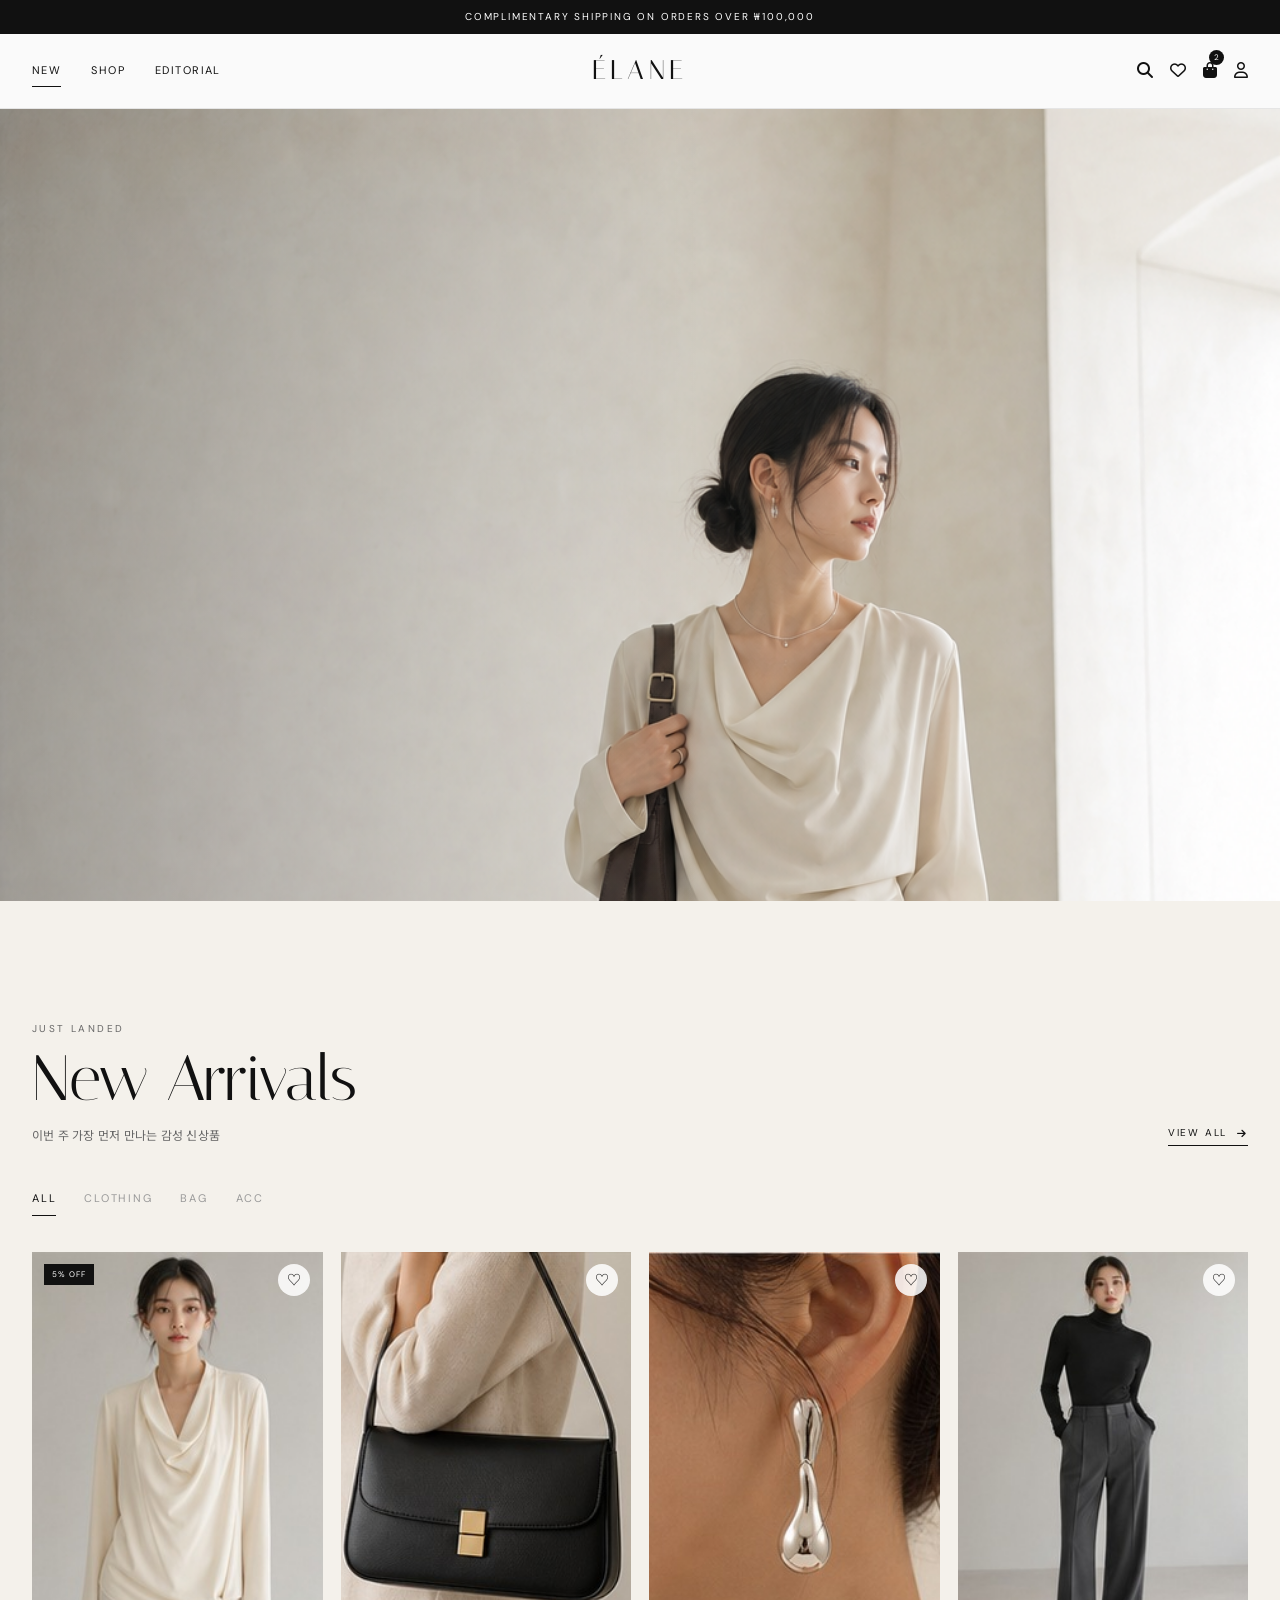
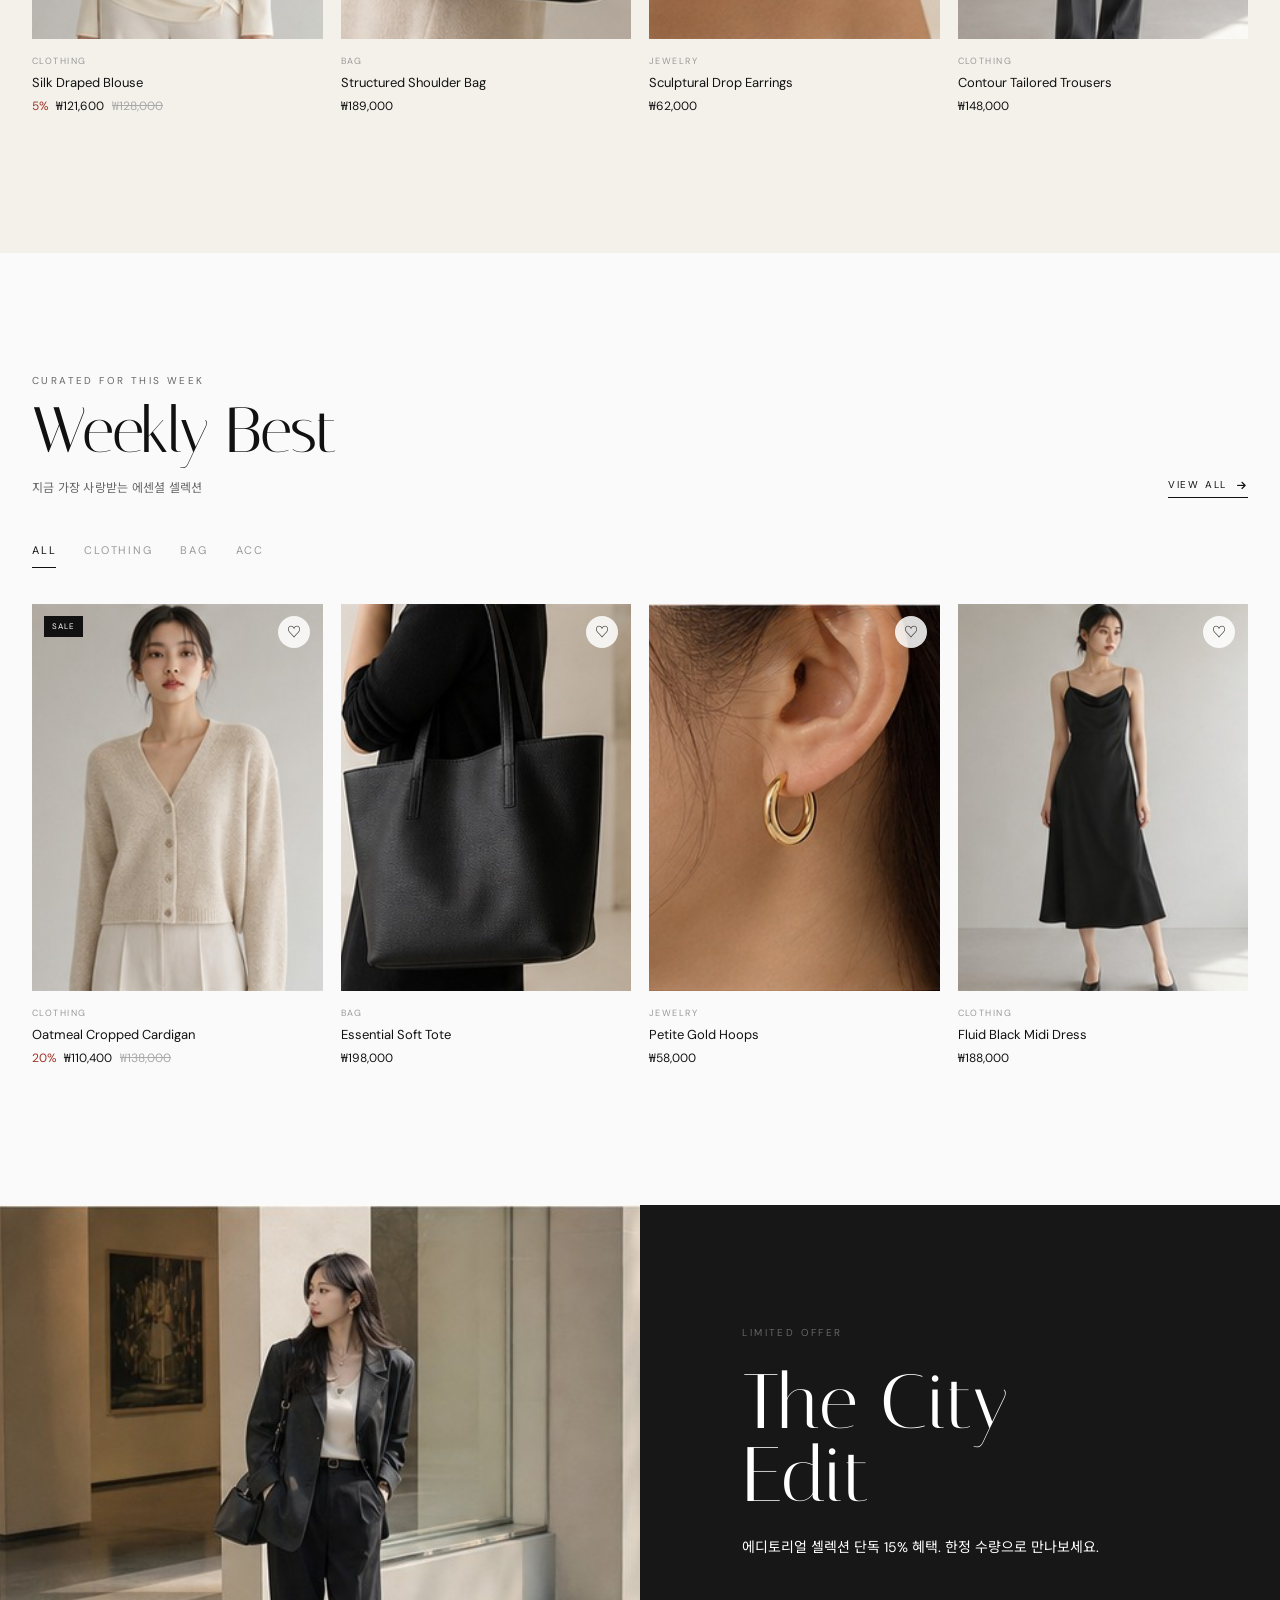
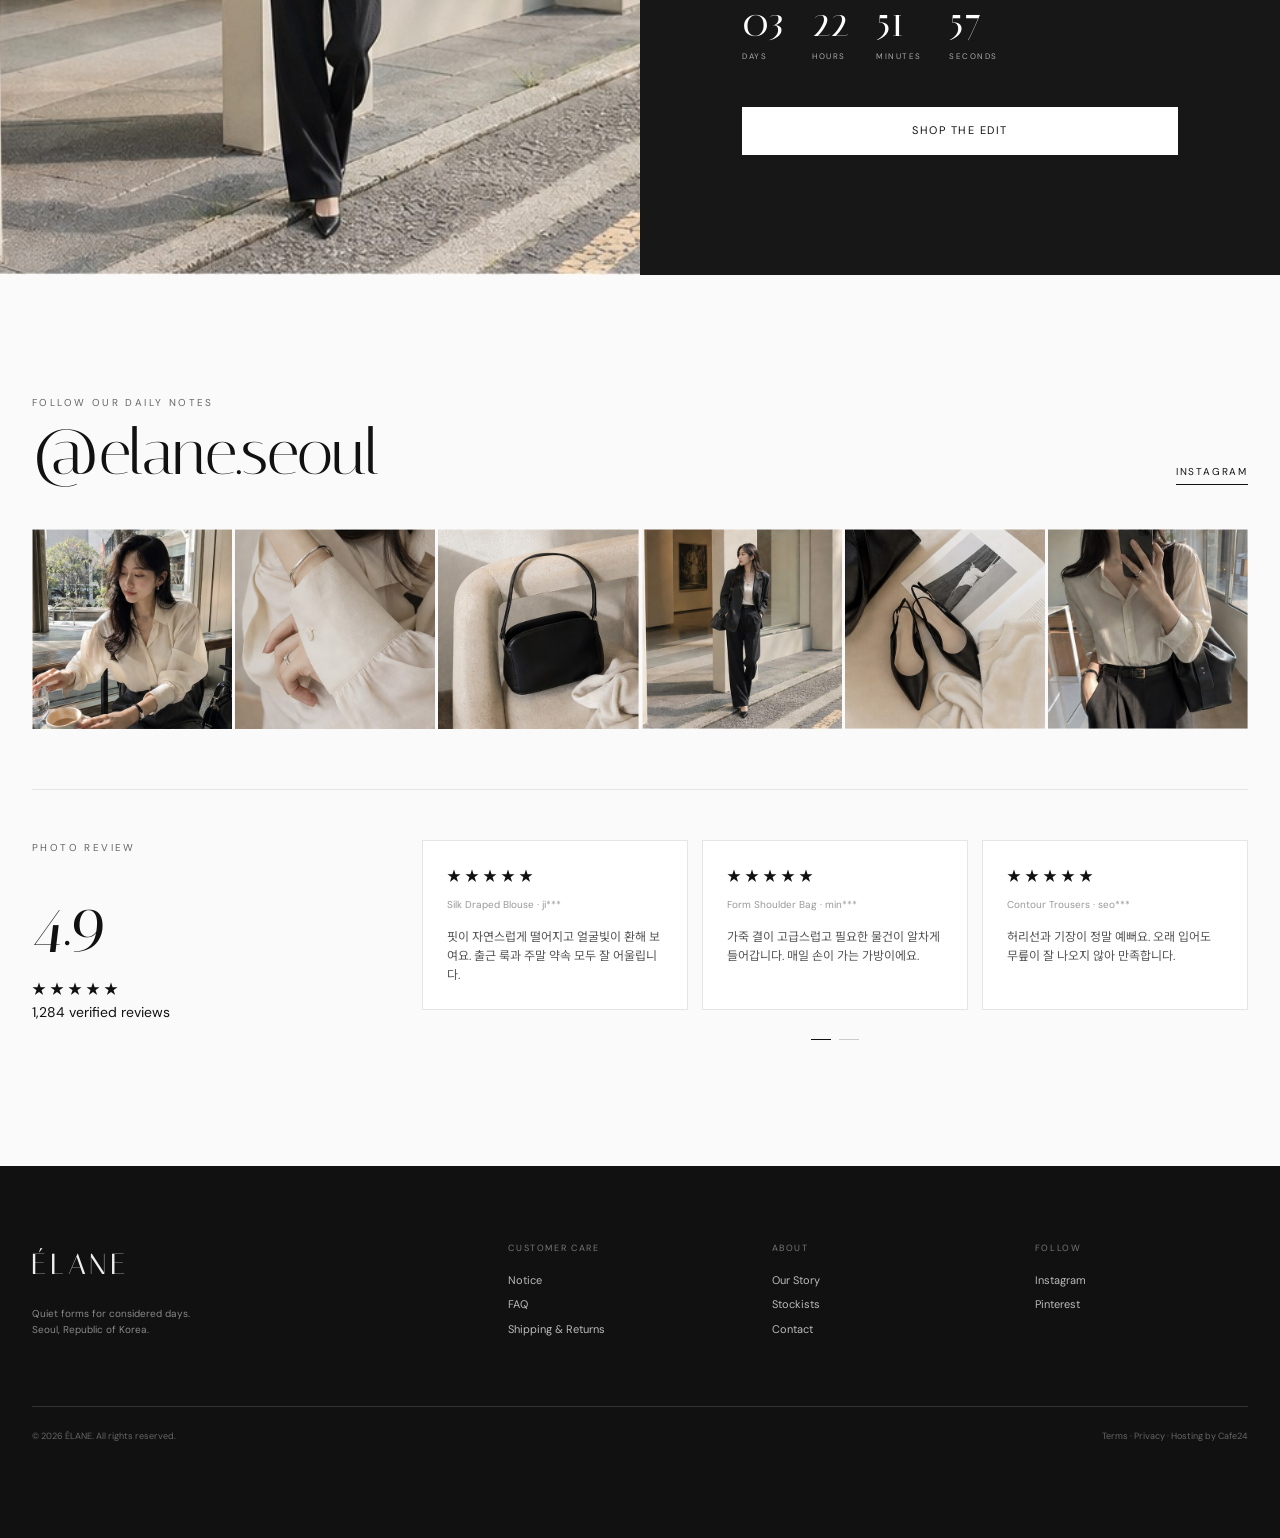
==== commit 52664c07: "Refine category products and sale badges" ====
--- a/cafe24/index.html
+++ b/cafe24/index.html
@@ -43,7 +43,7 @@
 
     <section class="section product-section product-section--new" data-product-section="new">
       <div class="container">
-        <div class="section__head"><div><p class="section__eyebrow">Just landed</p><h2 class="section__heading">New Arrivals</h2><p class="section__subtitle">이번 주 가장 먼저 만나는 감성 신상품</p></div><a class="text-link" href="product_list.html?sort_method=5">View all <i class="fa-solid fa-arrow-right"></i></a></div>
+        <div class="section__head"><div><p class="section__eyebrow">Just landed</p><h2 class="section__heading">New Arrivals</h2><p class="section__subtitle">이번 주 가장 먼저 만나는 감성 신상품</p></div><a class="text-link" href="product_list.html?sort_method=5" data-view-all>View all <i class="fa-solid fa-arrow-right"></i></a></div>
         <div class="tabs" role="tablist" aria-label="신상품 카테고리"><button class="tabs__button is-active" type="button" role="tab" aria-selected="true" data-category="all">ALL</button><button class="tabs__button" type="button" role="tab" aria-selected="false" data-category="clothing">CLOTHING</button><button class="tabs__button" type="button" role="tab" aria-selected="false" data-category="bag">BAG</button><button class="tabs__button" type="button" role="tab" aria-selected="false" data-category="acc">ACC</button></div>
         <div class="product-grid" module="product_listmain_2" data-product-grid aria-live="polite"></div>
       </div>
@@ -51,7 +51,7 @@
 
     <section class="section product-section" data-product-section="best">
       <div class="container">
-        <div class="section__head"><div><p class="section__eyebrow">Curated for this week</p><h2 class="section__heading">Weekly Best</h2><p class="section__subtitle">지금 가장 사랑받는 에센셜 셀렉션</p></div><a class="text-link" href="product_list.html?sort_method=6">View all <i class="fa-solid fa-arrow-right"></i></a></div>
+        <div class="section__head"><div><p class="section__eyebrow">Curated for this week</p><h2 class="section__heading">Weekly Best</h2><p class="section__subtitle">지금 가장 사랑받는 에센셜 셀렉션</p></div><a class="text-link" href="product_list.html?sort_method=6" data-view-all>View all <i class="fa-solid fa-arrow-right"></i></a></div>
         <div class="tabs" role="tablist" aria-label="주간 베스트 카테고리"><button class="tabs__button is-active" type="button" role="tab" aria-selected="true" data-category="all">ALL</button><button class="tabs__button" type="button" role="tab" aria-selected="false" data-category="clothing">CLOTHING</button><button class="tabs__button" type="button" role="tab" aria-selected="false" data-category="bag">BAG</button><button class="tabs__button" type="button" role="tab" aria-selected="false" data-category="acc">ACC</button></div>
         <div class="product-grid" module="product_listmain_1" data-product-grid aria-live="polite"></div>
       </div>
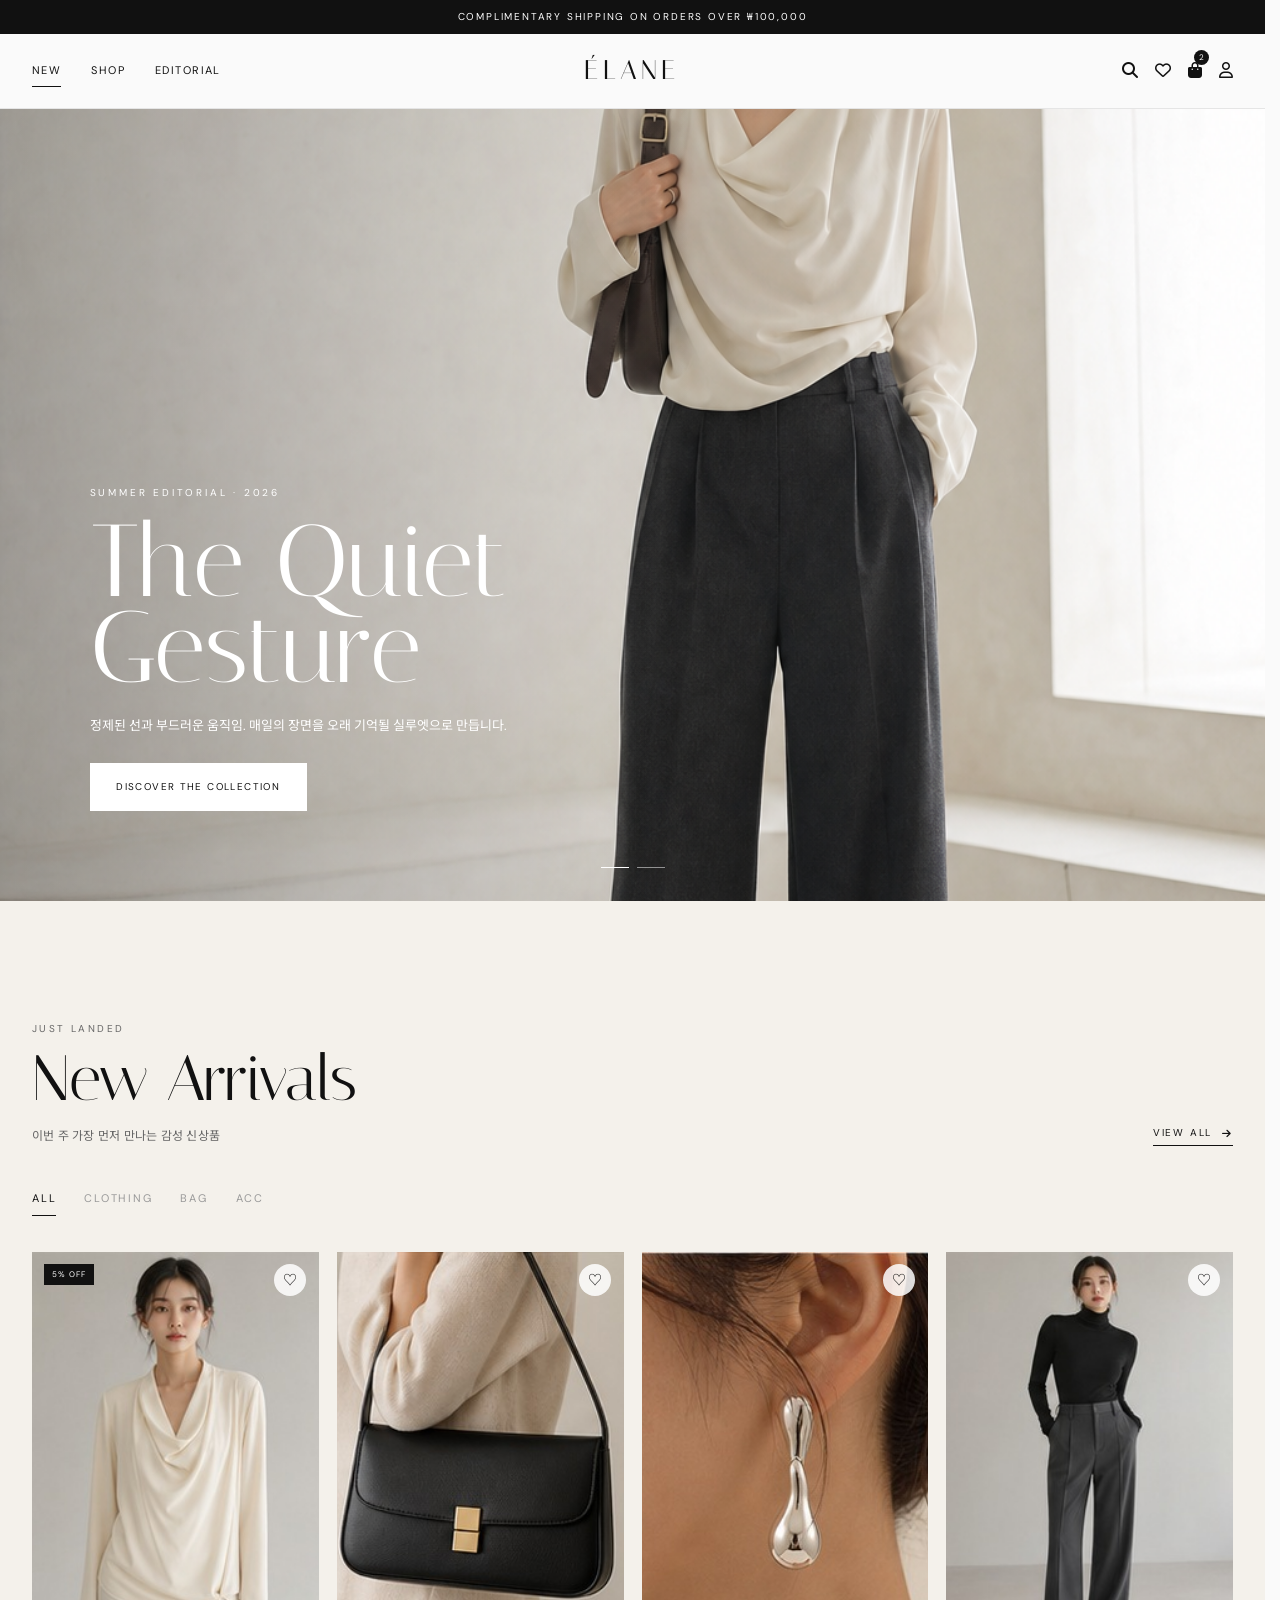
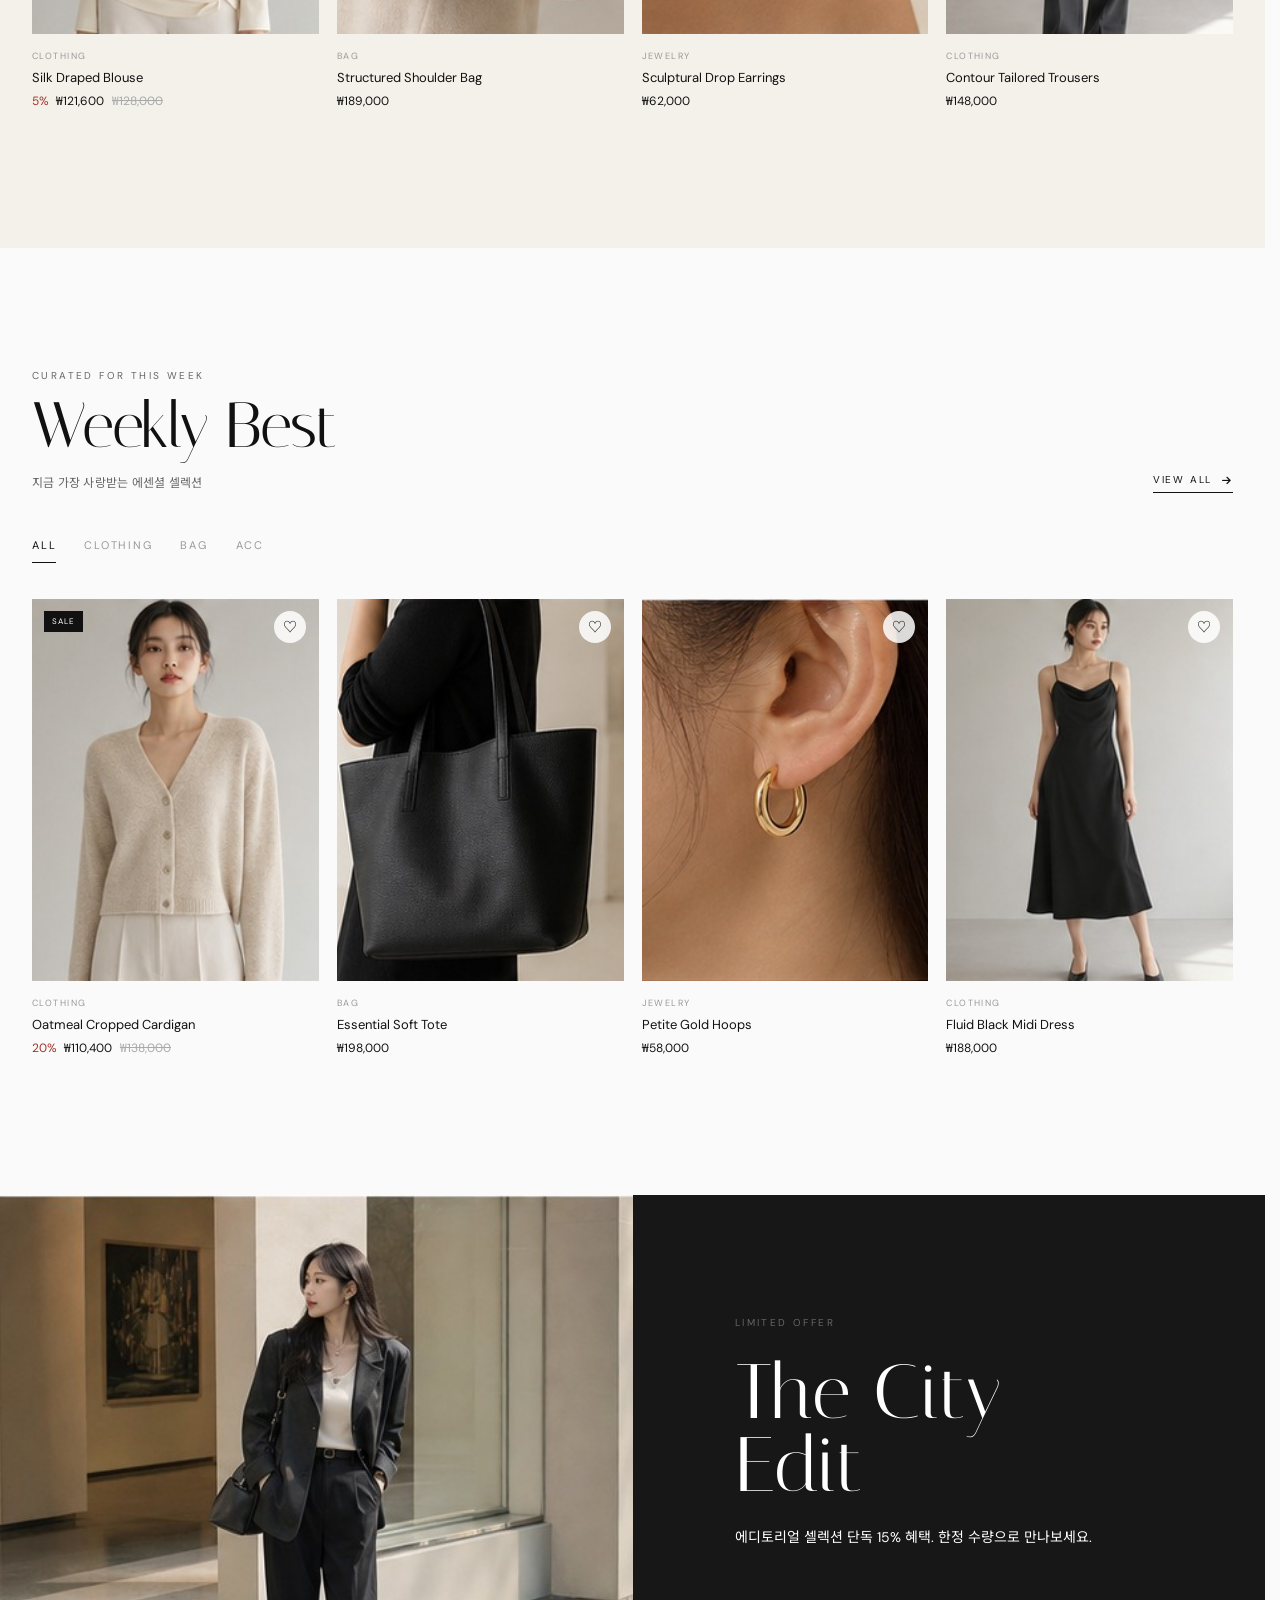
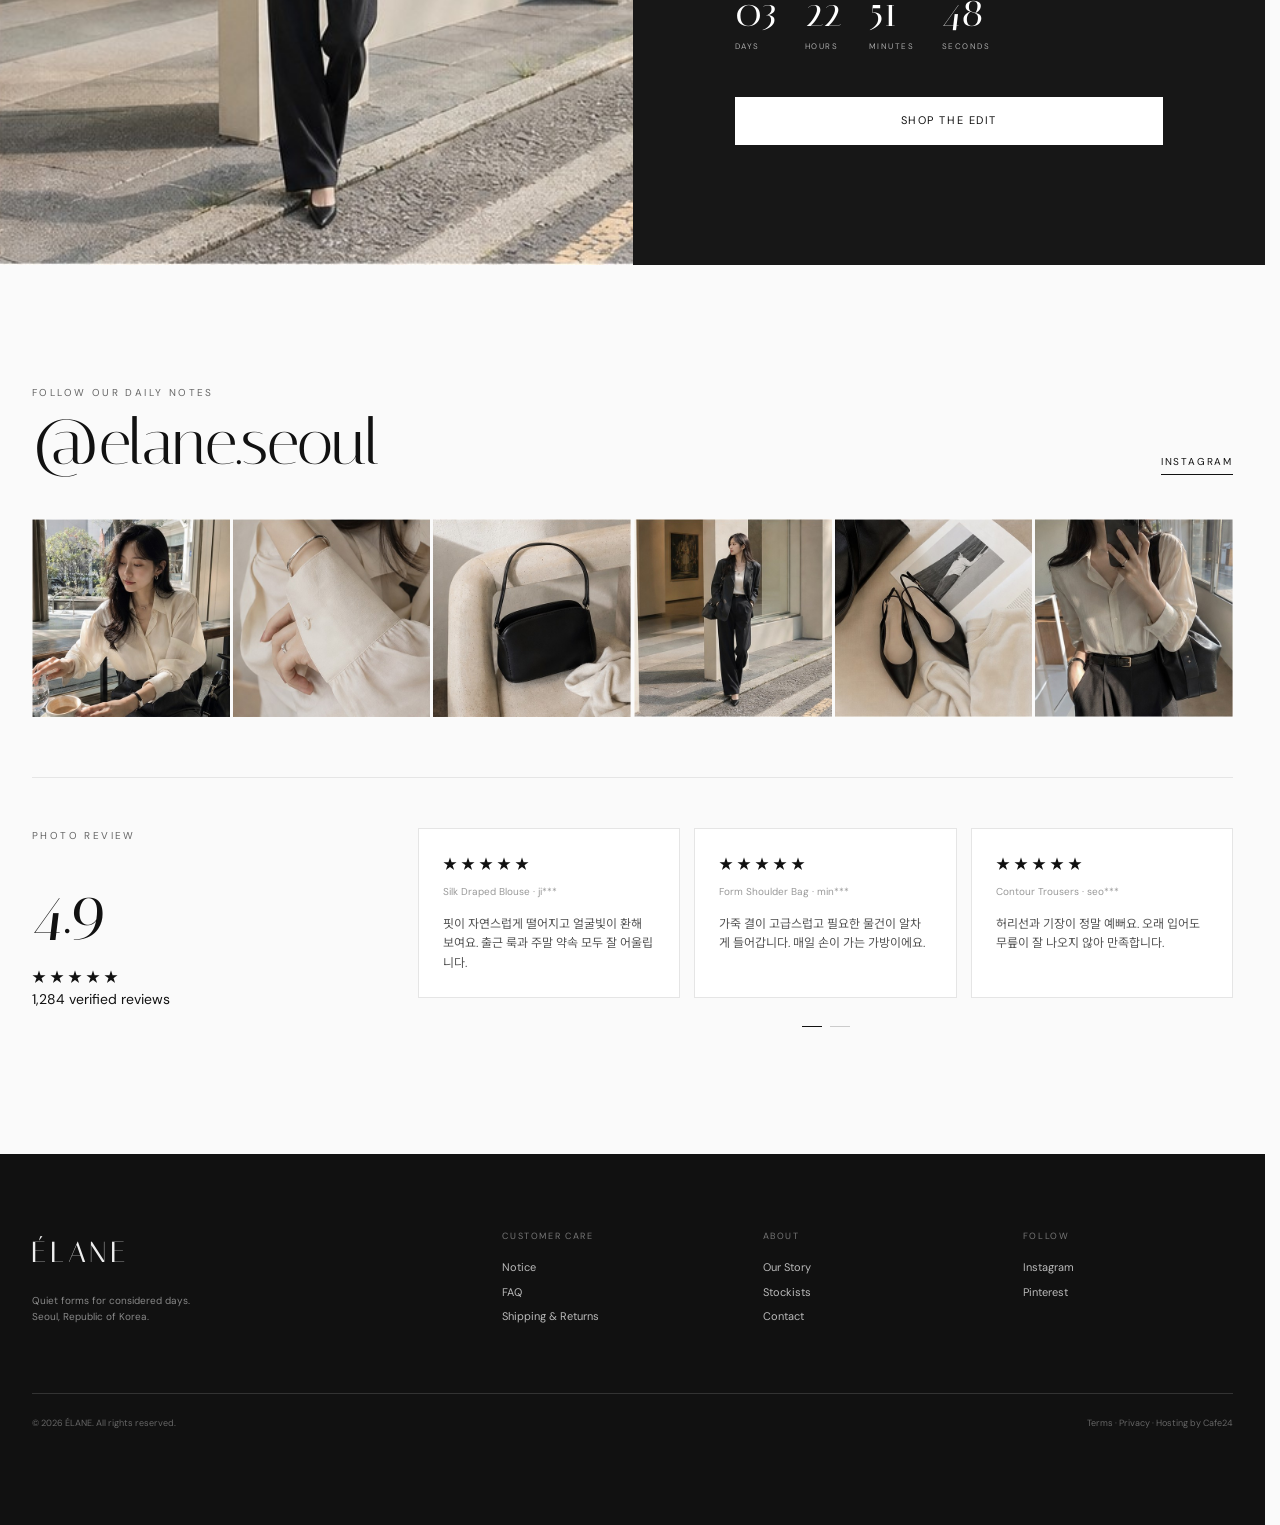
==== commit cf25ffe9: "Fix responsive hero and menu layout shift" ====
--- a/cafe24/index.html
+++ b/cafe24/index.html
@@ -13,7 +13,7 @@
   <div class="announcement" module="Layout_statelogon">Complimentary shipping on orders over ₩100,000</div>
   <header class="site-header" module="Layout_header">
     <div class="site-header__main">
-      <button class="site-header__mobile-button" aria-label="메뉴 열기"><i class="fa-solid fa-bars"></i></button>
+      <button class="site-header__mobile-button" aria-label="메뉴 열기" aria-controls="mobile-menu" aria-expanded="false"><i class="fa-solid fa-bars"></i></button>
       <nav class="site-header__nav" aria-label="주요 메뉴">
         <a class="site-header__nav-link is-active" href="index.html">New</a>
         <a class="site-header__nav-link" href="product_list.html">Shop</a>
@@ -28,7 +28,7 @@
       </div>
     </div>
   </header>
-  <aside class="mobile-menu" aria-label="모바일 메뉴">
+  <aside class="mobile-menu" id="mobile-menu" aria-label="모바일 메뉴" aria-hidden="true">
     <button class="mobile-menu__close" aria-label="메뉴 닫기">×</button>
     <a class="mobile-menu__link" href="index.html">New</a><a class="mobile-menu__link" href="product_list.html">Shop</a><a class="mobile-menu__link" href="lookbook.html">Editorial</a><a class="mobile-menu__link" href="mypage.html">My Élane</a>
   </aside>
--- a/cafe24/assets/css/style.css
+++ b/cafe24/assets/css/style.css
@@ -30,6 +30,42 @@
 .review__pagination.swiper-pagination{bottom:0!important}
 .review__pagination .swiper-pagination-bullet{width:20px;height:1px;border-radius:0;background:#111}
 
+/* Responsive hero safe area */
+html{scrollbar-gutter:stable}
+body.is-locked{overflow:hidden;padding-inline-end:var(--scrollbar-compensation,0px)}
+.hero{height:calc(100vh - var(--header-h));height:calc(100svh - var(--header-h));min-height:0}
+.hero__swiper,.hero__swiper .swiper-wrapper{height:100%}
+.hero__slide{display:grid;align-items:end;padding:clamp(24px,5vh,64px) clamp(24px,7vw,112px) clamp(60px,10vh,112px)}
+.hero__image,.hero__shade{position:absolute;inset:0}
+.hero__content,.hero__content--right{position:relative;inset:auto;z-index:2;width:min(100%,600px);max-height:100%;min-width:0}
+.hero__content--right{justify-self:end}
+.hero__kicker{font-size:clamp(8px,min(1vw,1.5vh),10px);margin-bottom:clamp(8px,2vh,20px)}
+.hero__title{font-size:clamp(38px,min(8vw,13vh),132px);margin-bottom:clamp(12px,2.8vh,28px)}
+.hero__copy{font-size:clamp(10px,min(1.2vw,1.8vh),13px);line-height:1.55;margin-bottom:clamp(14px,3vh,30px)}
+.hero__content .button{min-height:clamp(38px,6vh,48px);padding-inline:clamp(18px,2vw,30px);font-size:clamp(9px,1.1vh,11px)}
+.hero__pagination.swiper-pagination{bottom:clamp(16px,3vh,28px)!important;padding-inline:24px}
+
+@media(max-width:980px){
+  .hero{height:calc(100vh - var(--header-h));height:calc(100svh - var(--header-h));min-height:0}
+  .hero__slide{padding-inline:clamp(20px,5vw,44px);padding-bottom:clamp(56px,9vh,88px)}
+}
+
+@media(max-width:640px){
+  .hero__content,.hero__content--right{inset:auto;width:min(100%,520px);text-align:left}
+  .hero__title{font-size:clamp(38px,min(15vw,12vh),62px);line-height:.88}
+  .hero__copy{max-width:min(88%,430px)}
+  .hero__content--right .hero__copy{margin-left:0}
+}
+
+@media(max-height:620px){
+  .hero__slide{padding-top:18px;padding-bottom:46px}
+  .hero__kicker{margin-bottom:6px}
+  .hero__title{font-size:clamp(32px,11vh,62px);line-height:.88;margin-bottom:8px}
+  .hero__copy{font-size:10px;line-height:1.35;margin-bottom:10px;max-width:420px}
+  .hero__content .button{min-height:34px;padding-inline:16px;font-size:8px}
+  .hero__pagination.swiper-pagination{bottom:12px!important}
+}
+
 @media(max-width:640px){
   .product-section .section__head{align-items:flex-start;gap:20px}
   .product-section .section__head .text-link{margin-top:8px;white-space:nowrap}
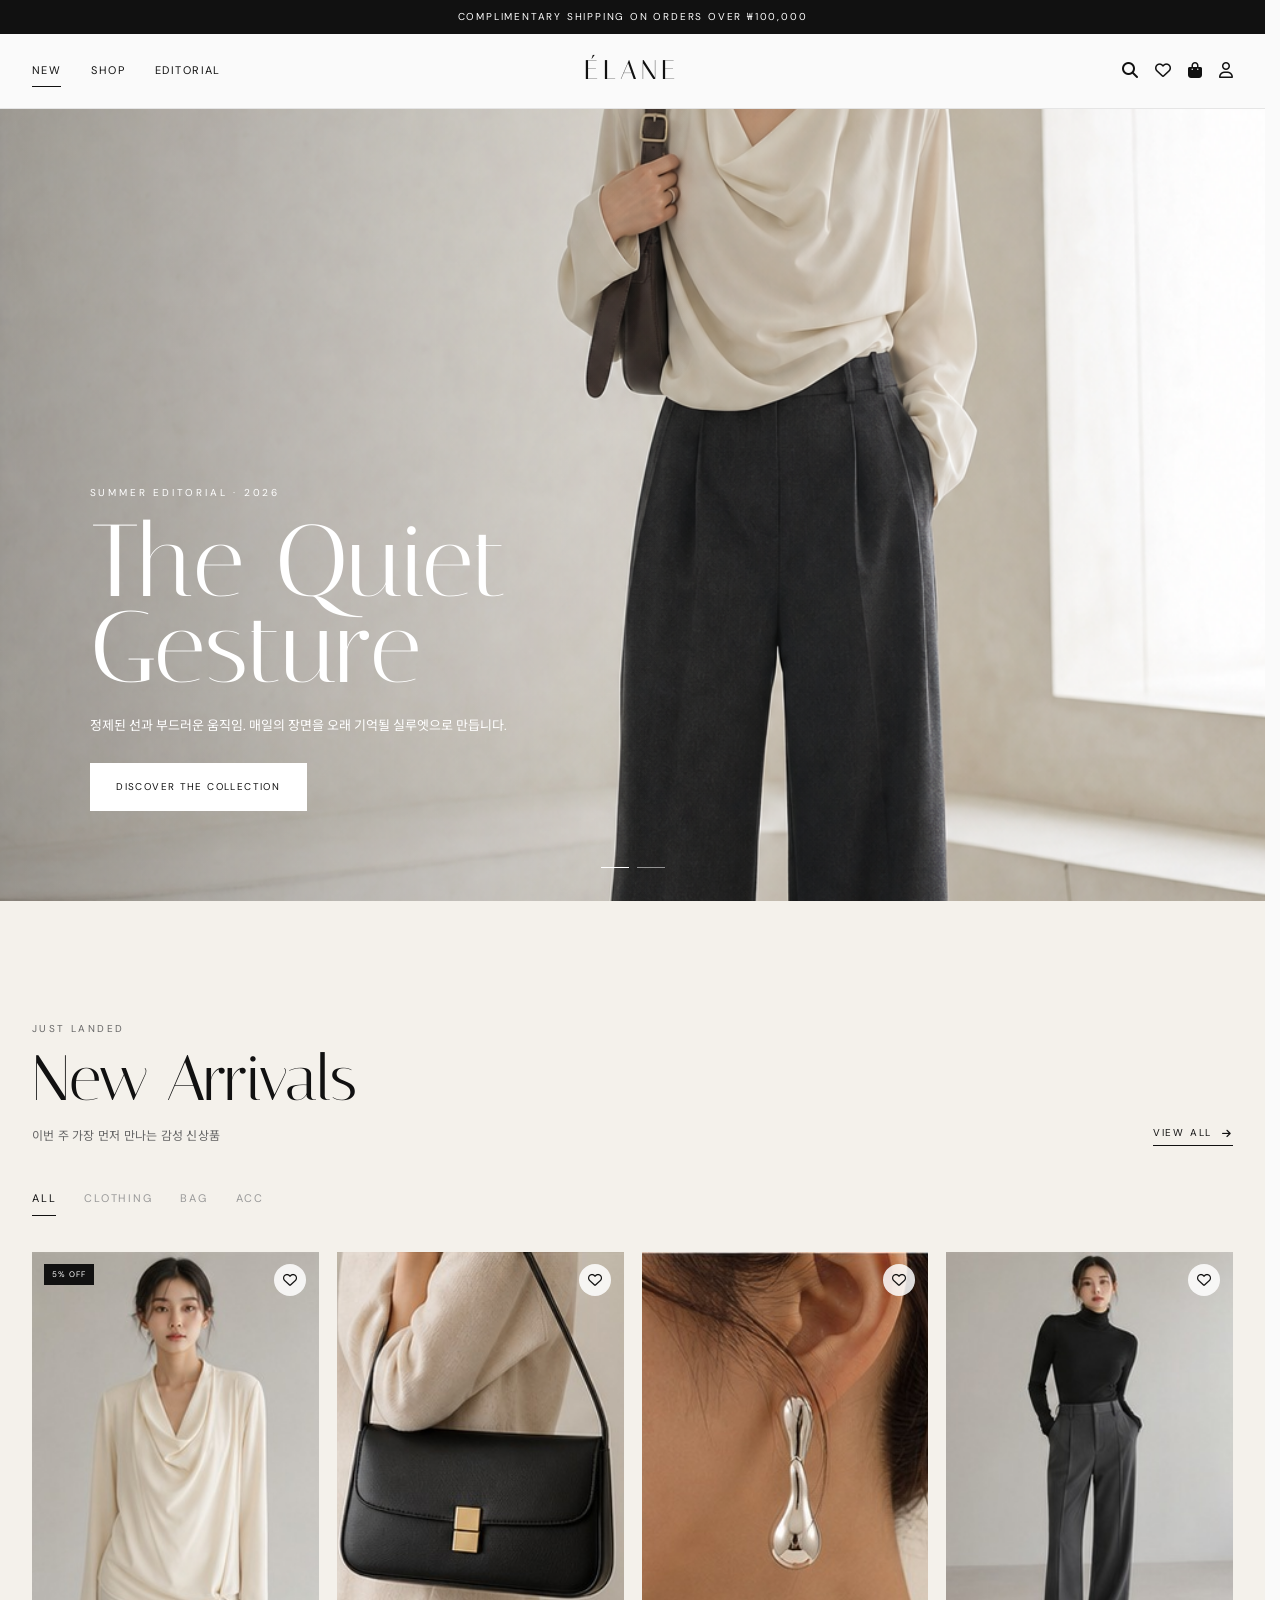
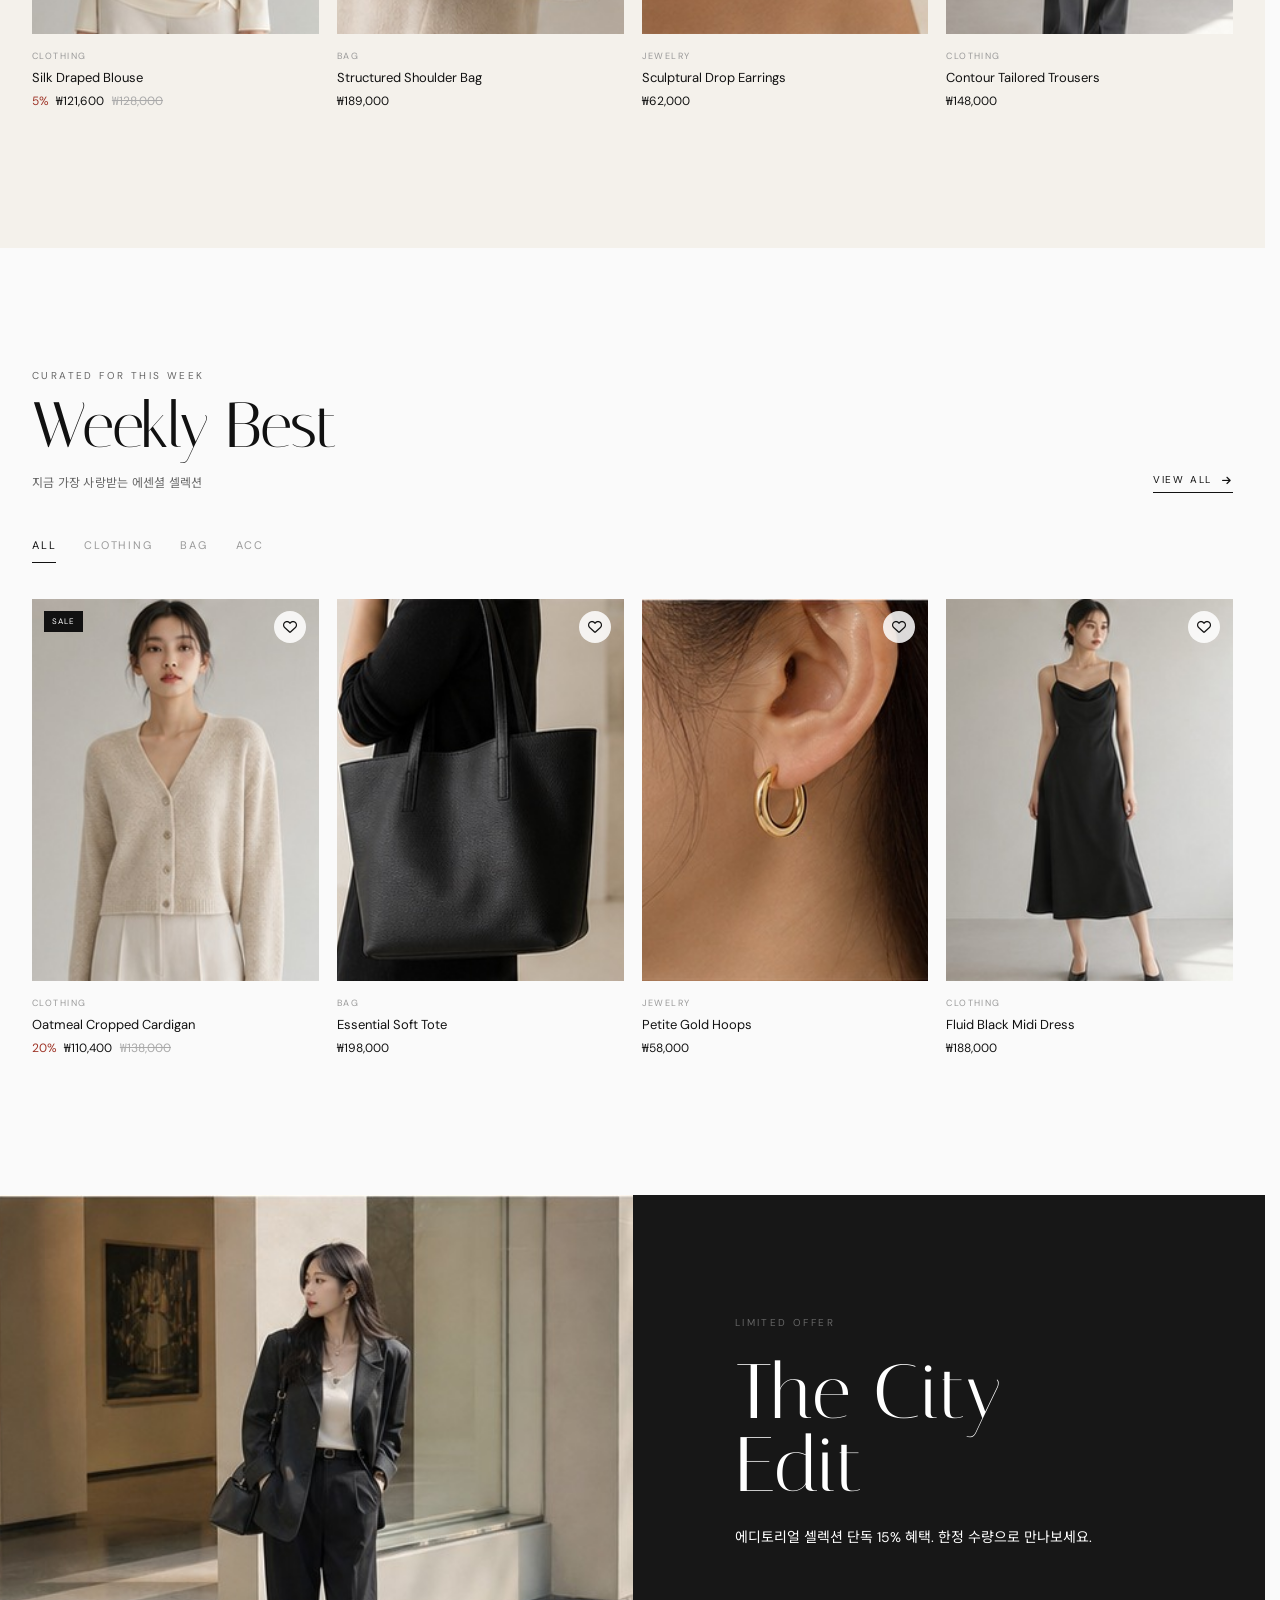
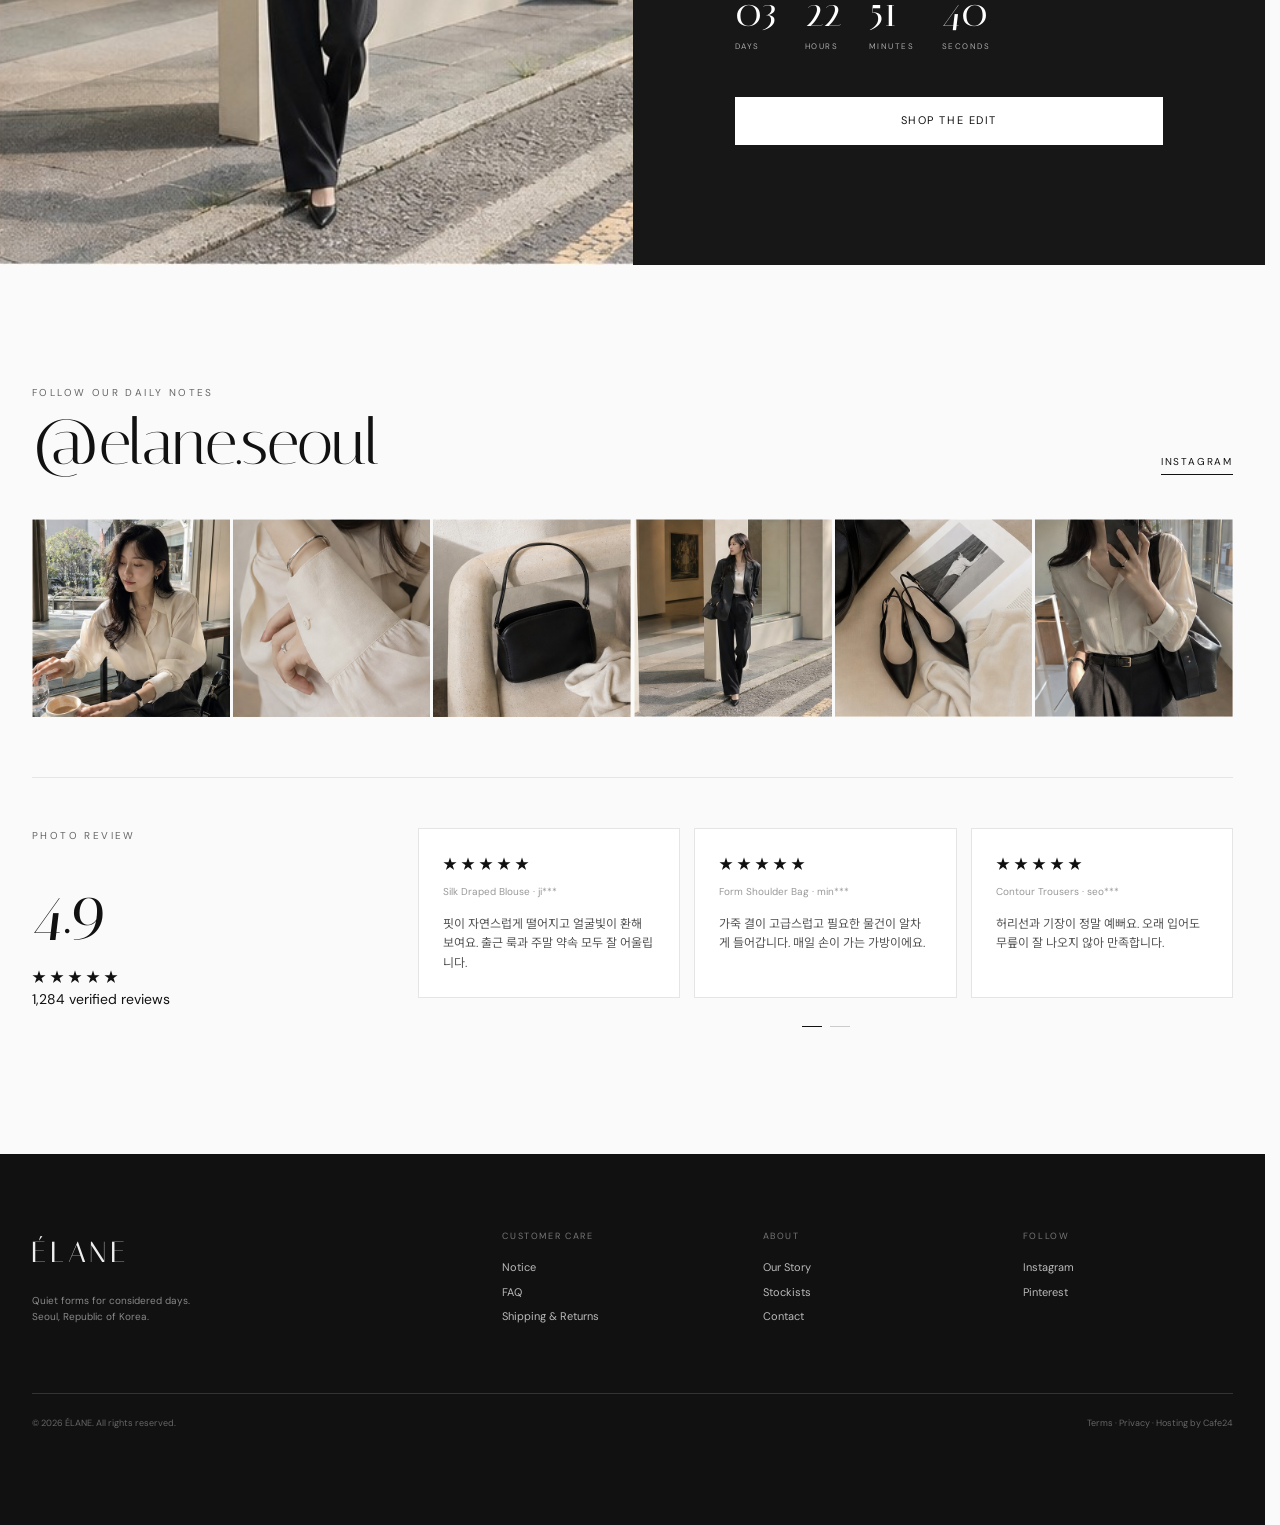
==== commit 6b750bbe: "Connect storefront subpages and wishlist" ====
--- a/cafe24/index.html
+++ b/cafe24/index.html
@@ -21,16 +21,16 @@
       </nav>
       <a class="site-header__logo" href="index.html">ÉLANE</a>
       <div class="site-header__utils">
-        <button class="site-header__util" module="Layout_SearchHeaderForm" aria-label="검색"><i class="fa-solid fa-magnifying-glass"></i></button>
-        <a class="site-header__util" href="mypage.html" aria-label="위시리스트"><i class="fa-regular fa-heart"></i></a>
-        <a class="site-header__util" href="cart.html" module="Layout_orderBasketcount" aria-label="장바구니"><i class="fa-solid fa-bag-shopping"></i><span class="site-header__badge">2</span></a>
+        <button class="site-header__util" type="button" data-search-open module="Layout_SearchHeaderForm" aria-label="검색"><i class="fa-solid fa-magnifying-glass"></i></button>
+        <a class="site-header__util" href="wishlist.html" aria-label="위시리스트"><i class="fa-regular fa-heart"></i><span class="site-header__badge" data-wish-count hidden>0</span></a>
+        <a class="site-header__util" href="cart.html" module="Layout_orderBasketcount" aria-label="장바구니"><i class="fa-solid fa-bag-shopping"></i><span class="site-header__badge" data-cart-count hidden>0</span></a>
         <a class="site-header__util" href="mypage.html" aria-label="마이페이지"><i class="fa-regular fa-user"></i></a>
       </div>
     </div>
   </header>
   <aside class="mobile-menu" id="mobile-menu" aria-label="모바일 메뉴" aria-hidden="true">
     <button class="mobile-menu__close" aria-label="메뉴 닫기">×</button>
-    <a class="mobile-menu__link" href="index.html">New</a><a class="mobile-menu__link" href="product_list.html">Shop</a><a class="mobile-menu__link" href="lookbook.html">Editorial</a><a class="mobile-menu__link" href="mypage.html">My Élane</a>
+    <a class="mobile-menu__link" href="index.html">New</a><a class="mobile-menu__link" href="product_list.html">Shop</a><a class="mobile-menu__link" href="lookbook.html">Editorial</a><a class="mobile-menu__link" href="wishlist.html">Wishlist</a><a class="mobile-menu__link" href="mypage.html">My Élane</a>
   </aside>
 
   <main>
@@ -68,8 +68,10 @@
 
   <footer class="site-footer" module="Layout_footer"><div class="container"><div class="site-footer__grid"><div class="site-footer__brand-wrap"><div class="site-footer__brand">ÉLANE</div><p class="site-footer__copy">Quiet forms for considered days.<br>Seoul, Republic of Korea.</p></div><div class="site-footer__group"><p class="site-footer__title">CUSTOMER CARE</p><a class="site-footer__link" href="#">Notice</a><a class="site-footer__link" href="#">FAQ</a><a class="site-footer__link" href="#">Shipping & Returns</a></div><div class="site-footer__group"><p class="site-footer__title">ABOUT</p><a class="site-footer__link" href="lookbook.html">Our Story</a><a class="site-footer__link" href="#">Stockists</a><a class="site-footer__link" href="#">Contact</a></div><div class="site-footer__group"><p class="site-footer__title">FOLLOW</p><a class="site-footer__link" href="#">Instagram</a><a class="site-footer__link" href="#">Pinterest</a></div></div><div class="site-footer__bottom"><p>© 2026 ÉLANE. All rights reserved.</p><span>Terms · Privacy · Hosting by Cafe24</span></div></div></footer>
   <button class="top-button" aria-label="페이지 상단으로">TOP</button>
-  <nav class="mobile-bar" aria-label="모바일 빠른 메뉴"><a class="mobile-bar__link" href="index.html"><i class="fa-solid fa-house"></i>HOME</a><a class="mobile-bar__link" href="product_list.html"><i class="fa-solid fa-bars"></i>CATEGORY</a><a class="mobile-bar__link" href="mypage.html"><i class="fa-regular fa-heart"></i>WISH</a><a class="mobile-bar__link" href="cart.html"><i class="fa-solid fa-bag-shopping"></i>CART</a><a class="mobile-bar__link" href="mypage.html"><i class="fa-regular fa-user"></i>MY</a></nav>
+  <nav class="mobile-bar" aria-label="모바일 빠른 메뉴"><a class="mobile-bar__link" href="index.html"><i class="fa-solid fa-house"></i>HOME</a><a class="mobile-bar__link" href="product_list.html"><i class="fa-solid fa-bars"></i>CATEGORY</a><a class="mobile-bar__link" href="wishlist.html"><i class="fa-regular fa-heart"></i>WISH</a><a class="mobile-bar__link" href="cart.html"><i class="fa-solid fa-bag-shopping"></i>CART</a><a class="mobile-bar__link" href="mypage.html"><i class="fa-regular fa-user"></i>MY</a></nav>
   <script src="https://cdn.jsdelivr.net/npm/swiper@11/swiper-bundle.min.js"></script>
+  <script src="assets/js/store.js"></script>
   <script src="assets/js/main.js"></script>
+  <script src="assets/js/script.js"></script>
 </body>
 </html>
--- a/cafe24/assets/css/style.css
+++ b/cafe24/assets/css/style.css
@@ -72,3 +72,19 @@
   .section__subtitle{font-size:11px;margin-top:12px}
   .product-card__info{min-height:88px}
 }
+
+/* Connected storefront pages */
+[hidden]{display:none!important}
+.site-header__util.is-active,.mobile-bar__link.is-active{color:#9e3326}
+.wishlist-section{padding-bottom:120px;min-height:52vh}
+.empty-state{min-height:330px;display:flex;flex-direction:column;align-items:center;justify-content:center;text-align:center;padding:60px 20px;color:var(--gray);border-top:1px solid var(--line)}
+.empty-state--wide{grid-column:1/-1}
+.empty-state i{font-size:28px;color:var(--ink);margin-bottom:20px}.empty-state h2{font-family:var(--serif);font-size:32px;font-weight:400;color:var(--ink);margin-bottom:8px}.empty-state p{font-size:11px;margin-bottom:25px}
+.store-toast{position:fixed;z-index:120;left:50%;bottom:30px;transform:translate(-50%,18px);padding:12px 20px;background:#111;color:#fff;font-size:11px;letter-spacing:.04em;opacity:0;pointer-events:none;transition:.25s}.store-toast.is-visible{opacity:1;transform:translate(-50%,0)}
+.search-panel{position:fixed;z-index:100;inset:0;background:rgba(17,17,17,.45);opacity:0;visibility:hidden;transition:.3s}.search-panel.is-open{opacity:1;visibility:visible}.search-panel__inner{position:absolute;left:0;right:0;top:0;background:var(--cream);padding:75px max(7vw,28px);transform:translateY(-20px);transition:.35s}.search-panel.is-open .search-panel__inner{transform:none}.search-panel__close{position:absolute;right:32px;top:24px;font-size:27px}.search-panel__form{display:grid;grid-template-columns:1fr 50px;border-bottom:1px solid #111;max-width:900px}.search-panel__input{height:64px;border:0;background:transparent;font-family:var(--serif);font-size:clamp(24px,4vw,48px);outline:0}.search-panel__submit{font-size:18px}.search-panel__hint{margin-top:18px;font-size:9px;letter-spacing:.16em;color:#888}
+.detail__wishlist-link{display:inline-flex;gap:9px;align-items:center;margin-top:15px;font-size:9px;letter-spacing:.14em;text-transform:uppercase}.related-grid{margin-top:40px}
+.cart-summary__notice{font-size:10px;color:#999;margin-top:8px}.button.is-disabled{opacity:.35;pointer-events:none}
+.checkout-header__back{justify-self:end;font-size:10px;letter-spacing:.12em;text-transform:uppercase}.checkout{padding-bottom:120px}.checkout__hero{padding-top:70px}.checkout__grid{display:grid;grid-template-columns:minmax(0,1fr) minmax(330px,.65fr);gap:8vw;align-items:start}.form-section{border:0;border-top:1px solid #111;padding:25px 0 45px}.form-section legend{padding-right:18px;font-size:10px;letter-spacing:.17em}.form-grid{display:grid;grid-template-columns:1fr 1fr;gap:20px 12px}.form-field{display:flex;flex-direction:column;gap:7px;font-size:10px;letter-spacing:.08em;color:#666}.form-field--full{grid-column:1/-1}.form-field input{height:45px;border:1px solid var(--line);background:#fff;padding:0 13px;outline:0}.form-field input:focus{border-color:#111}.payment-option{display:block;border-bottom:1px solid var(--line)}.payment-option input{position:absolute;opacity:0}.payment-option span{display:flex;align-items:center;gap:12px;padding:18px;font-size:12px}.payment-option input:checked+span{background:var(--paper);box-shadow:inset 0 0 0 1px #111}.form-note{font-size:10px;color:#999;margin-top:15px}.checkout__summary{position:sticky;top:25px;background:var(--paper);padding:32px}.checkout__summary h2{font-family:var(--serif);font-size:30px;font-weight:400;margin-bottom:24px}.checkout-item{display:grid;grid-template-columns:62px 1fr auto;gap:14px;align-items:center;padding:13px 0;border-bottom:1px solid #ddd}.checkout-item img{width:62px;aspect-ratio:3/4;object-fit:cover}.checkout-item strong,.checkout-item span{display:block;font-size:10px;font-weight:400}.checkout-item span{color:#888;margin-top:4px}.checkout-item b{font-size:10px;font-weight:500}.order-success{max-width:720px;margin:0 auto 100px;padding:90px 30px;text-align:center;background:var(--paper)}.order-success>i{font-size:36px;margin-bottom:25px}.order-success h1{font-family:var(--serif);font-size:64px;font-weight:400}.order-success p:not(.section__eyebrow){margin:10px 0 30px;color:#666}
+.mypage__nav button{display:block;width:100%;padding:14px 0;border-bottom:1px solid var(--line);text-align:left;font-size:11px}.mypage__nav button.is-active,.mypage__nav a:hover{font-weight:600}.mypage__stats button,.mypage__stats a{background:transparent;color:inherit}.mypage-panel{min-height:360px}.order-list__head>span{font-size:10px;color:#999}.status-chip{display:inline-block;padding:4px 9px;background:#111;color:#fff;font-size:9px}.status-chip--done{background:#eee;color:#555}.benefit-grid{display:grid;grid-template-columns:1fr 1fr;gap:12px;margin-top:25px}.benefit-grid article{padding:32px;background:var(--paper)}.benefit-grid span{font-size:9px;letter-spacing:.15em;color:#888}.benefit-grid strong{display:block;font-family:var(--serif);font-size:36px;font-weight:400;margin:10px 0}.benefit-grid p{font-size:11px;color:#777}.profile-form{max-width:640px;display:grid;gap:18px;margin-top:30px}.profile-form .button{justify-self:start;margin-top:10px}.lookbook-cta{text-align:center}.lookbook-cta .section__heading{margin-bottom:35px}
+@media(max-width:980px){.mypage__nav{display:flex;overflow-x:auto;border-top:1px solid #111;white-space:nowrap}.mypage__nav button,.mypage__nav a{width:auto;flex:0 0 auto;padding:13px 18px;border-bottom:1px solid var(--line)}.checkout__grid{grid-template-columns:1fr}.checkout__summary{position:static}.store-toast{bottom:78px}}
+@media(max-width:640px){.search-panel__inner{padding:65px 22px 45px}.search-panel__close{right:20px}.form-grid,.benefit-grid{grid-template-columns:1fr}.form-field--full{grid-column:auto}.checkout__summary{padding:23px}.order-success h1{font-size:48px}.wishlist-section{padding-bottom:90px}.empty-state h2{font-size:27px}}
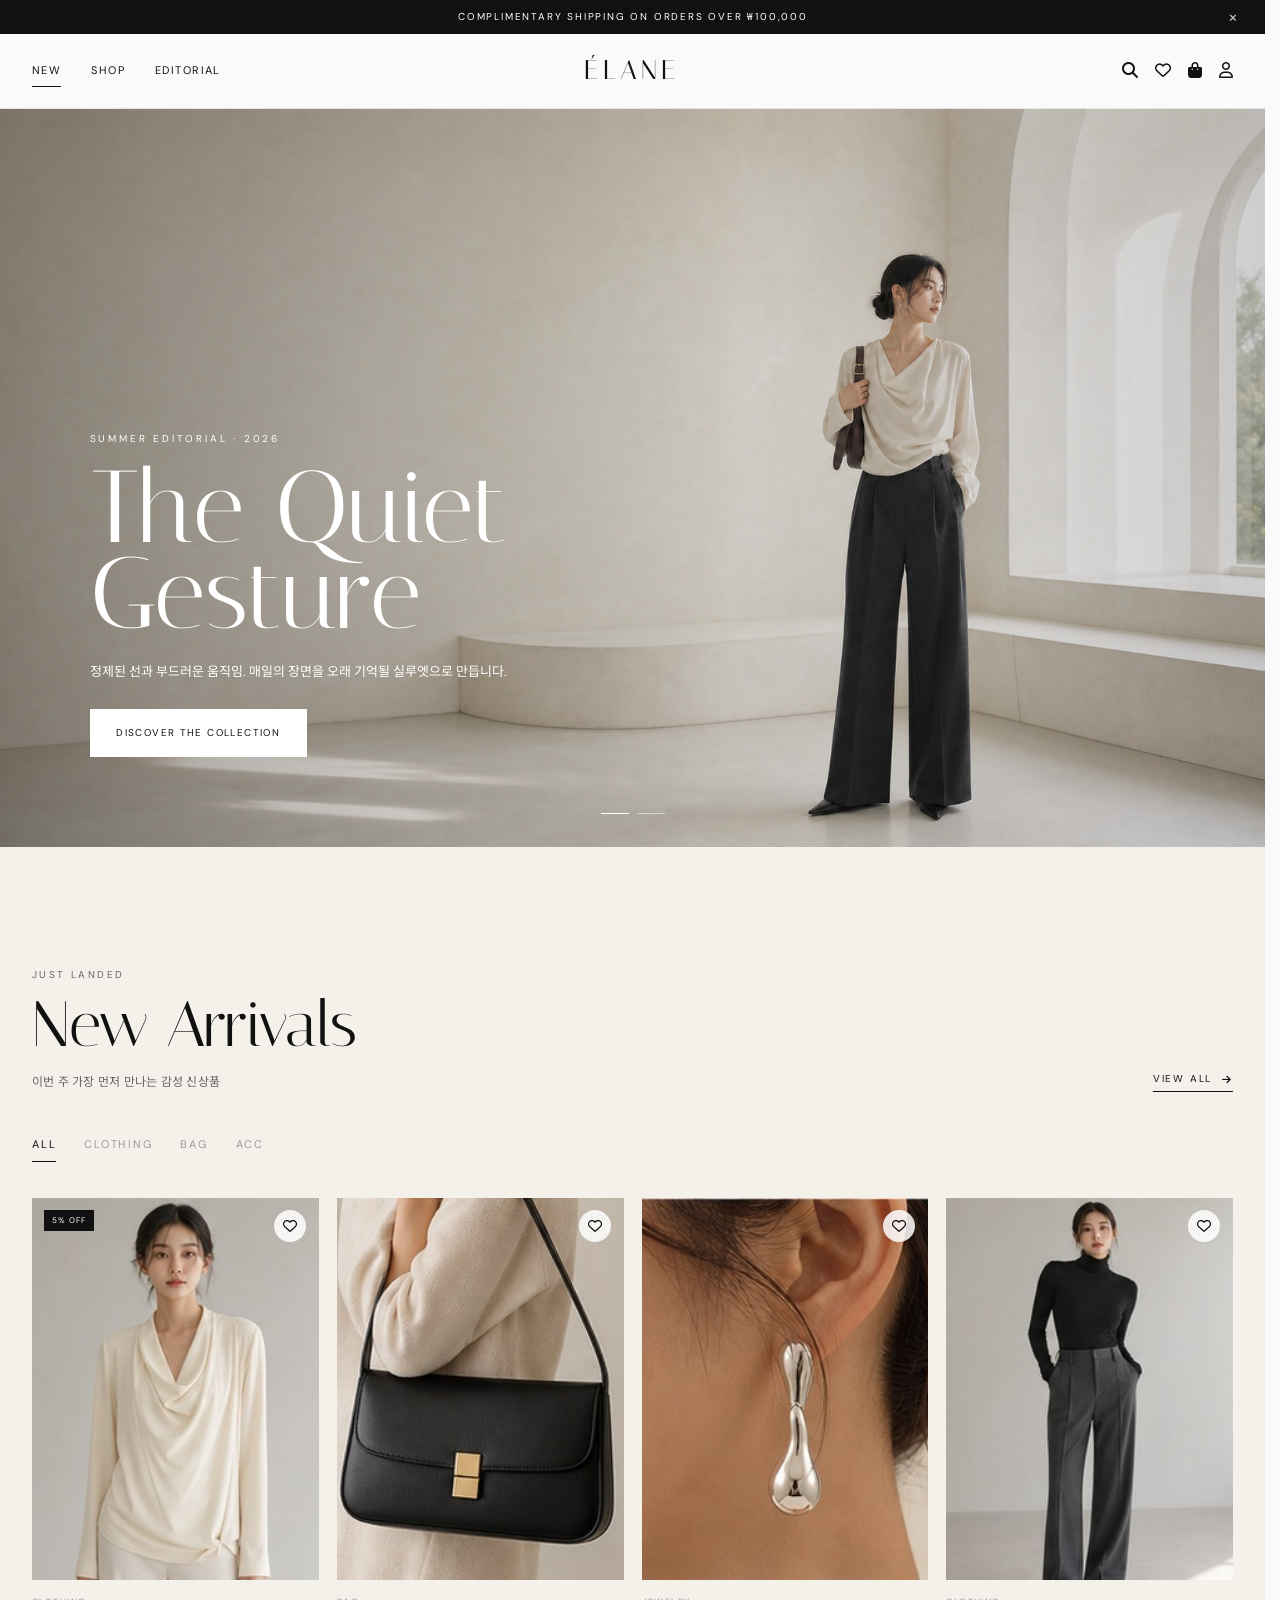
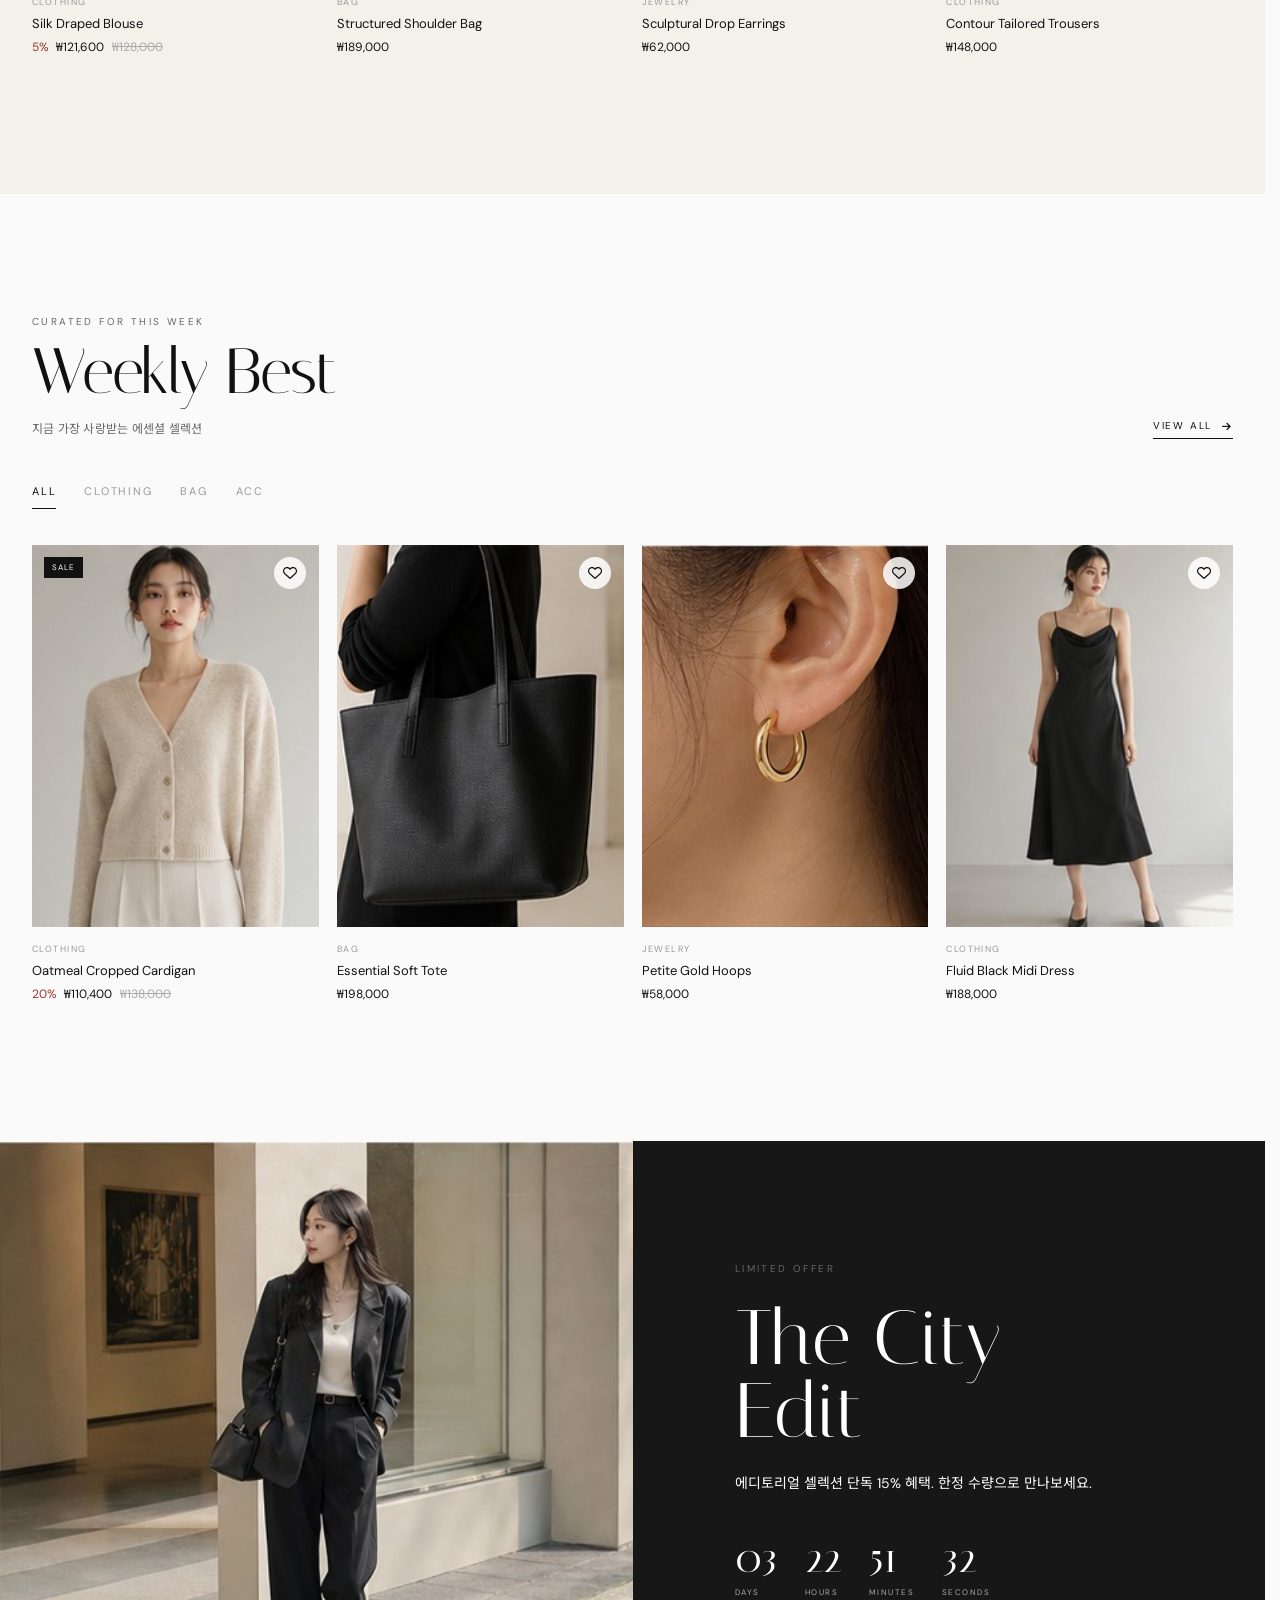
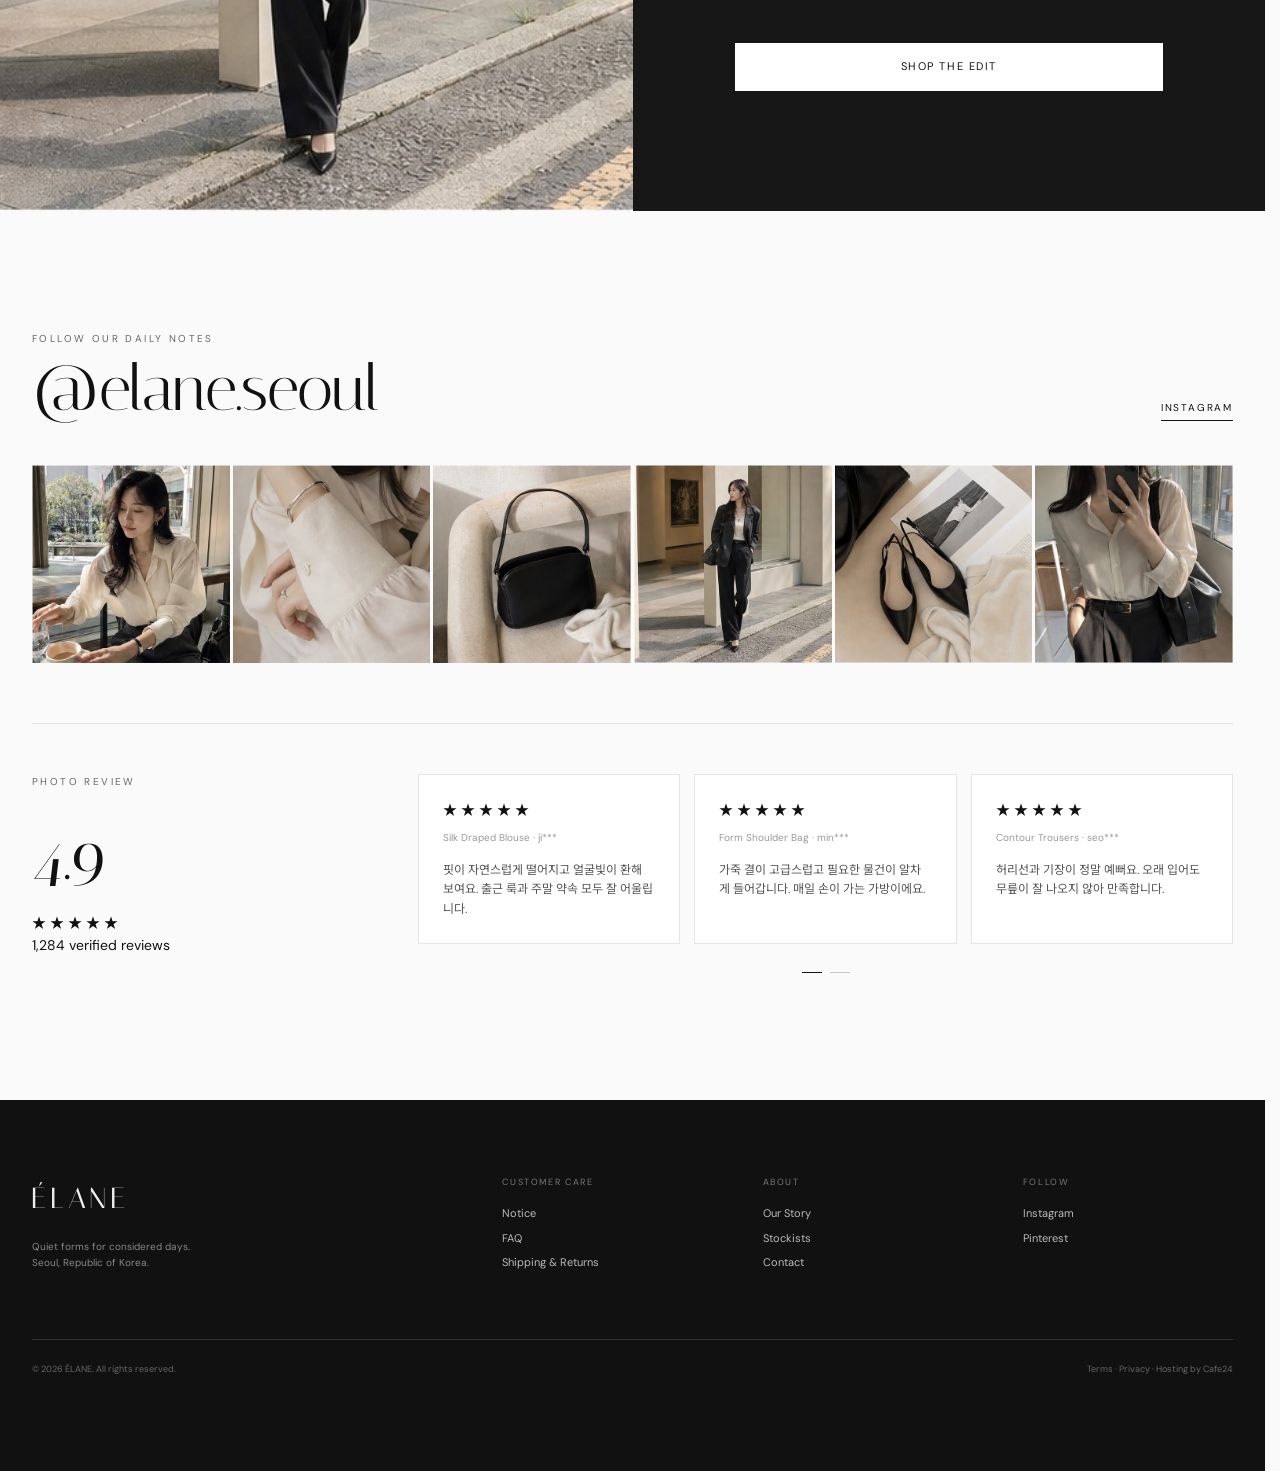
==== commit 4d6e18a6: "Restore single-slide hero composition" ====
--- a/cafe24/index.html
+++ b/cafe24/index.html
@@ -36,8 +36,8 @@
   <main>
     <section class="hero" module="smart-banner-admin-PC00001" aria-label="메인 컬렉션">
       <div class="swiper hero__swiper"><div class="swiper-wrapper">
-        <article class="swiper-slide hero__slide"><img class="hero__image" src="assets/images/hero-main.png" alt="크림 블라우스와 차콜 팬츠를 착용한 모델"><div class="hero__shade"></div><div class="hero__content"><p class="hero__kicker">Summer Editorial · 2026</p><h1 class="hero__title">The Quiet<br>Gesture</h1><p class="hero__copy">정제된 선과 부드러운 움직임. 매일의 장면을 오래 기억될 실루엣으로 만듭니다.</p><a class="button button--light" href="product_list.html?sort_method=5">Discover the collection</a></div></article>
-        <article class="swiper-slide hero__slide"><img class="hero__image" src="assets/images/hero-secondary.png" alt="모던한 건축 공간을 걷는 여성 모델"><div class="hero__shade"></div><div class="hero__content hero__content--right"><p class="hero__kicker">City Notes · Volume 02</p><h2 class="hero__title">Soft<br>Structure</h2><p class="hero__copy">도시의 단단한 리듬과 유연한 옷의 균형을 담은 새로운 에디션.</p><a class="button button--light" href="product_list.html">Shop the edit</a></div></article>
+        <article class="swiper-slide hero__slide hero__slide--main"><img class="hero__image" src="assets/images/hero-main-wide.png" alt="크림 블라우스와 차콜 팬츠를 착용한 모델"><div class="hero__shade"></div><div class="hero__content"><p class="hero__kicker">Summer Editorial · 2026</p><h1 class="hero__title">The Quiet<br>Gesture</h1><p class="hero__copy">정제된 선과 부드러운 움직임. 매일의 장면을 오래 기억될 실루엣으로 만듭니다.</p><a class="button button--light" href="product_list.html?sort_method=5">Discover the collection</a></div></article>
+        <article class="swiper-slide hero__slide hero__slide--secondary"><img class="hero__image" src="assets/images/hero-secondary-wide.png" alt="모던한 건축 공간을 걷는 여성 모델"><div class="hero__shade"></div><div class="hero__content hero__content--right"><p class="hero__kicker">City Notes · Volume 02</p><h2 class="hero__title">Soft<br>Structure</h2><p class="hero__copy">도시의 단단한 리듬과 유연한 옷의 균형을 담은 새로운 에디션.</p><a class="button button--light" href="product_list.html">Shop the edit</a></div></article>
       </div><div class="swiper-pagination hero__pagination"></div></div>
     </section>
 
--- a/cafe24/assets/css/style.css
+++ b/cafe24/assets/css/style.css
@@ -88,3 +88,21 @@
 .mypage__nav button{display:block;width:100%;padding:14px 0;border-bottom:1px solid var(--line);text-align:left;font-size:11px}.mypage__nav button.is-active,.mypage__nav a:hover{font-weight:600}.mypage__stats button,.mypage__stats a{background:transparent;color:inherit}.mypage-panel{min-height:360px}.order-list__head>span{font-size:10px;color:#999}.status-chip{display:inline-block;padding:4px 9px;background:#111;color:#fff;font-size:9px}.status-chip--done{background:#eee;color:#555}.benefit-grid{display:grid;grid-template-columns:1fr 1fr;gap:12px;margin-top:25px}.benefit-grid article{padding:32px;background:var(--paper)}.benefit-grid span{font-size:9px;letter-spacing:.15em;color:#888}.benefit-grid strong{display:block;font-family:var(--serif);font-size:36px;font-weight:400;margin:10px 0}.benefit-grid p{font-size:11px;color:#777}.profile-form{max-width:640px;display:grid;gap:18px;margin-top:30px}.profile-form .button{justify-self:start;margin-top:10px}.lookbook-cta{text-align:center}.lookbook-cta .section__heading{margin-bottom:35px}
 @media(max-width:980px){.mypage__nav{display:flex;overflow-x:auto;border-top:1px solid #111;white-space:nowrap}.mypage__nav button,.mypage__nav a{width:auto;flex:0 0 auto;padding:13px 18px;border-bottom:1px solid var(--line)}.checkout__grid{grid-template-columns:1fr}.checkout__summary{position:static}.store-toast{bottom:78px}}
 @media(max-width:640px){.search-panel__inner{padding:65px 22px 45px}.search-panel__close{right:20px}.form-grid,.benefit-grid{grid-template-columns:1fr}.form-field--full{grid-column:auto}.checkout__summary{padding:23px}.order-success h1{font-size:48px}.wishlist-section{padding-bottom:90px}.empty-state h2{font-size:27px}}
+
+/* Rotating announcement */
+.announcement{position:relative;padding:0 52px}.announcement__viewport{position:relative;display:block;width:min(100%,900px);height:16px;overflow:hidden}.announcement__message{position:absolute;inset:0;display:flex;align-items:center;justify-content:center;overflow:hidden;text-overflow:ellipsis;white-space:nowrap;text-align:center;will-change:transform,opacity;transition:transform .7s cubic-bezier(.22,.75,.2,1),opacity .58s ease}.announcement__message.is-current{transform:translateY(0);opacity:1}.announcement__message.is-next{transform:translateY(125%);opacity:0}.announcement__message.is-leaving{transform:translateY(-125%);opacity:0}.announcement__message.is-entering{transform:translateY(0);opacity:1}.announcement__close{position:absolute;right:18px;top:50%;transform:translateY(-50%);width:28px;height:28px;color:#fff;font-size:18px;line-height:1;opacity:.75}.announcement__close:hover{opacity:1}.is-announcement-closed{--header-h:74px}
+
+/* Cart list and sticky summary */
+.cart-layout{display:grid;grid-template-columns:minmax(0,2fr) minmax(320px,1fr);gap:clamp(34px,5vw,80px);align-items:start;padding-bottom:120px}.cart-layout>.table-wrap{min-width:0;max-height:min(64vh,700px);overflow:auto;overscroll-behavior:contain;scrollbar-gutter:stable;scrollbar-width:thin}.cart-layout .cart-table{border-top:1px solid #111}.cart-layout .cart-table th{position:sticky;top:0;z-index:2;background:var(--cream)}.cart-layout .cart-summary{position:sticky;top:28px;width:100%;margin:0;padding:26px 0 0;border-top:1px solid #111}.cart-summary__title{font-family:var(--serif);font-size:30px;line-height:1;margin-bottom:26px}.cart-empty{width:100%;min-height:45vh;margin-bottom:100px;border-top:0}
+@media(max-width:980px){.is-announcement-closed{--header-h:64px}.cart-layout{grid-template-columns:1fr;gap:45px}.cart-layout>.table-wrap{max-height:none;overflow-x:auto;overflow-y:visible;overscroll-behavior:auto;scrollbar-gutter:auto}.cart-layout .cart-summary{position:static}.announcement{padding-inline:42px}.announcement__close{right:10px}}
+
+/* Legible CTA states */
+.button:hover{background:#2b2b2b;color:#fff;border-color:#2b2b2b}.button--light:hover{background:rgba(255,255,255,.88);color:#111;border-color:rgba(255,255,255,.88);backdrop-filter:blur(10px)}.button--outline:hover{background:rgba(17,17,17,.08);color:#111;border-color:#111;backdrop-filter:blur(8px)}
+
+/* Static order summary */
+.cart-layout .cart-summary{position:static;top:auto}
+
+/* Responsive hero crop */
+.hero{height:82vh;min-height:620px;max-height:900px}.hero__image{z-index:0;object-fit:cover;object-position:center}.hero__shade{z-index:1;background:linear-gradient(90deg,rgba(0,0,0,.32),rgba(0,0,0,.04) 58%,rgba(0,0,0,.18))}
+@media(max-width:980px){.hero{height:76vh;min-height:560px;max-height:780px}}
+@media(max-width:640px){.hero{height:72vh;min-height:540px;max-height:720px}.hero__slide--main .hero__image{object-position:70% center}.hero__slide.hero__slide--secondary .hero__image{object-position:27% center}}
